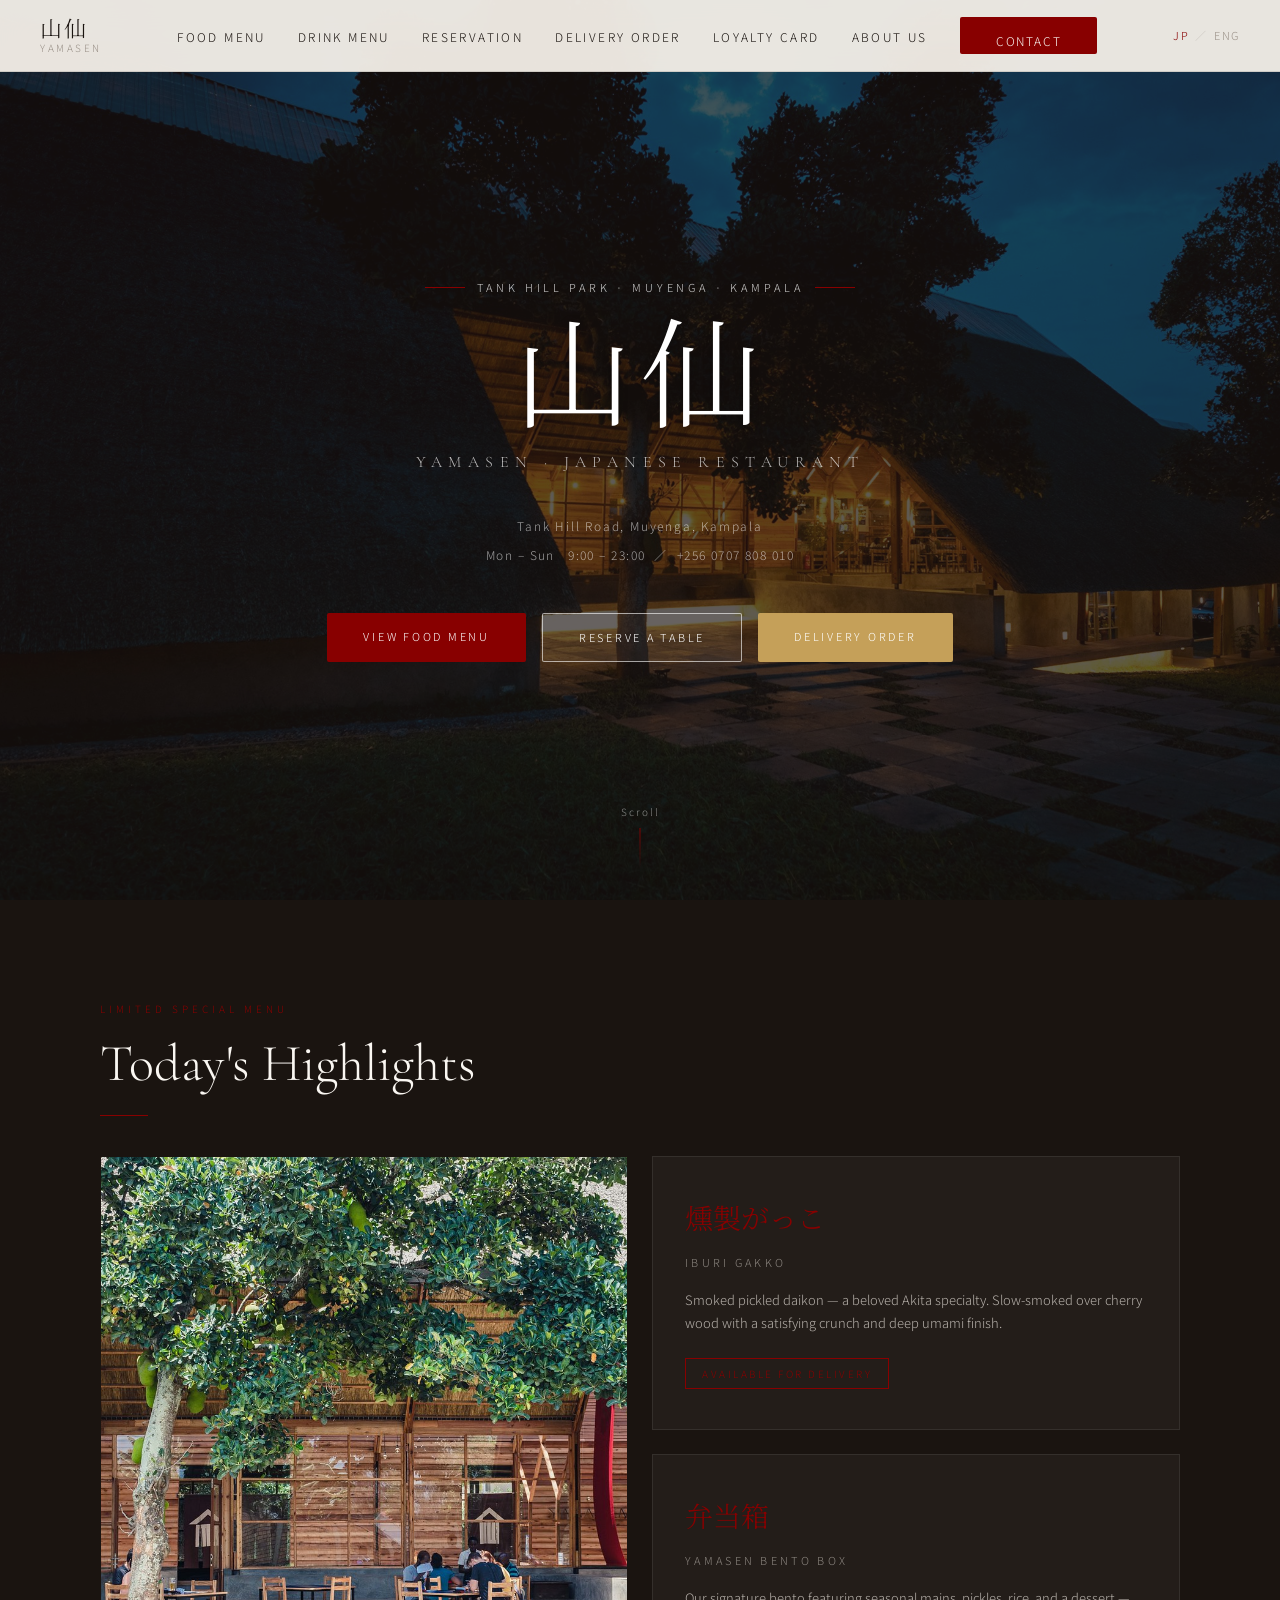
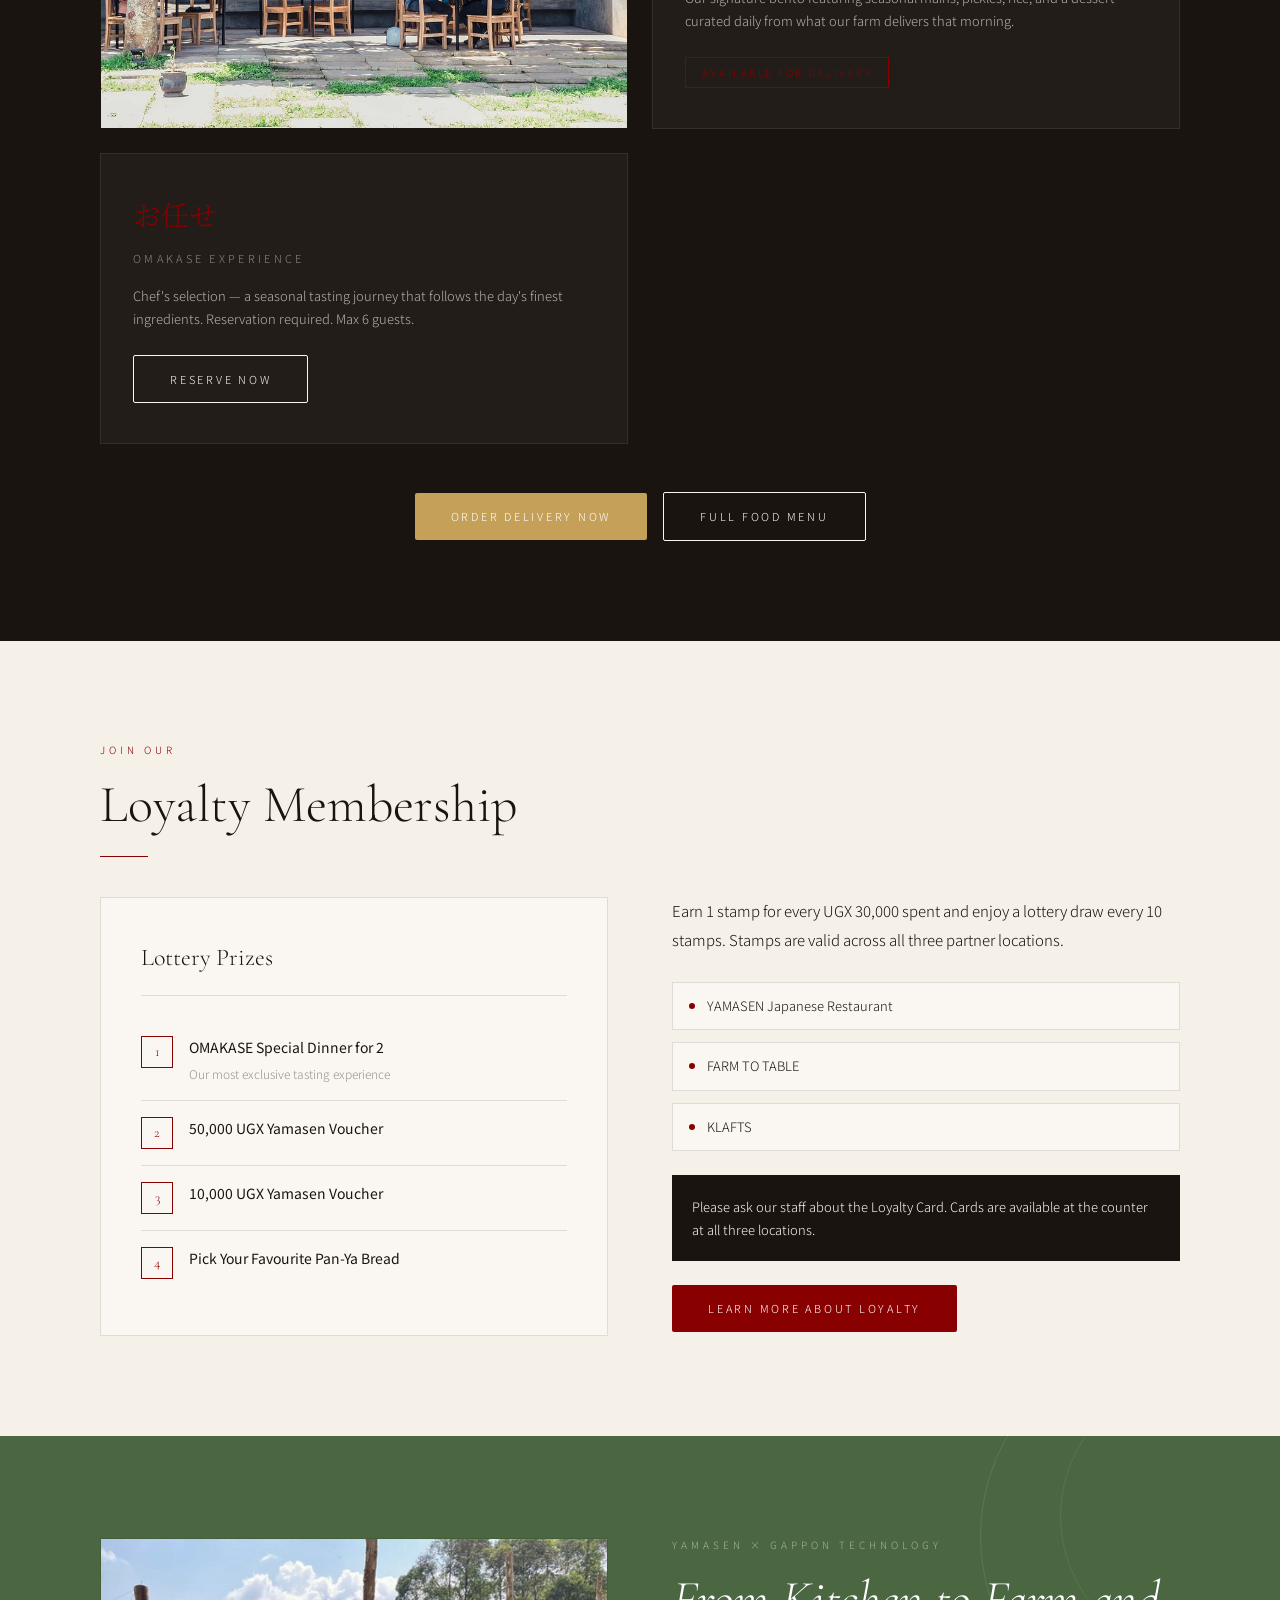
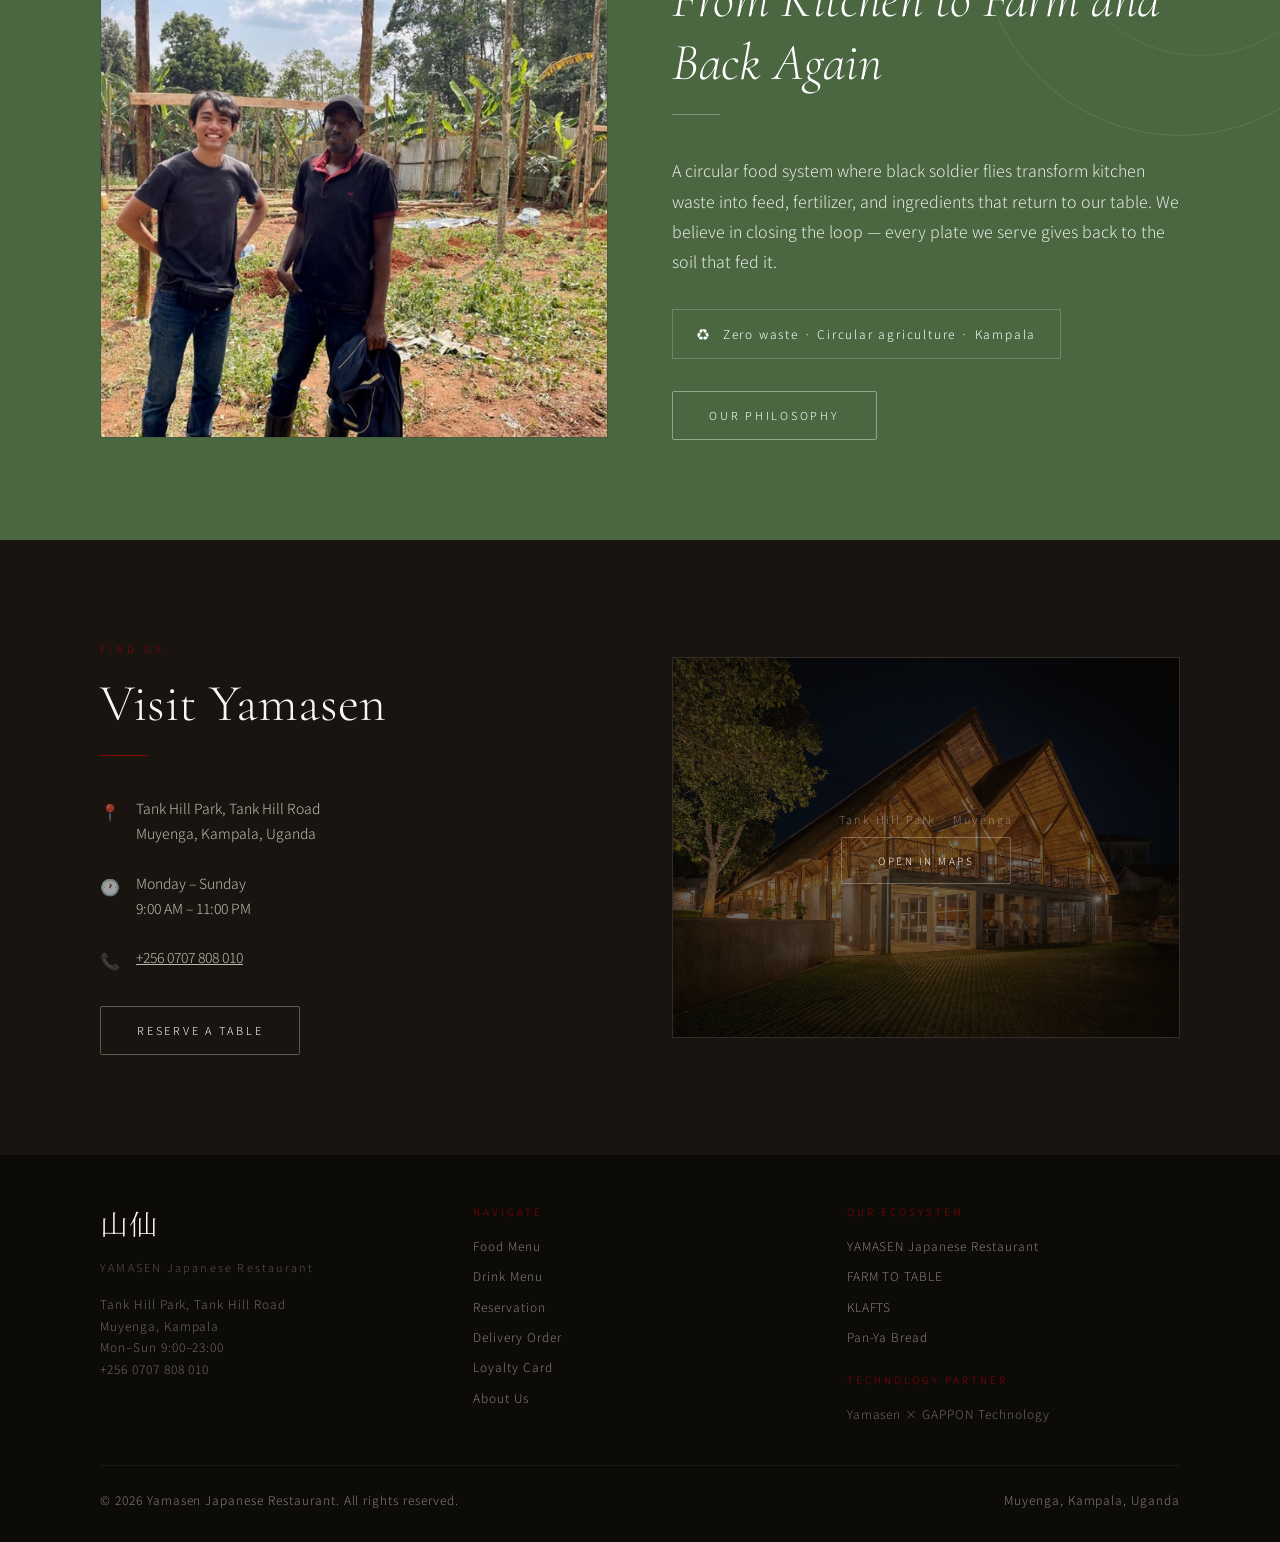
==== index.html @ 1cea6e32 "Add files via upload" ====
<!DOCTYPE html>
<html lang="en">
<head>
  <meta charset="UTF-8">
  <meta name="viewport" content="width=device-width, initial-scale=1.0">
  <title>Yamasen Japanese Restaurant — Muyenga, Kampala</title>
  <meta name="description" content="Authentic Japanese dining at Tank Hill Park, Muyenga. Open Mon–Sun 9:00–23:00. Farm to table philosophy, loyalty rewards, and delivery available.">
  <meta property="og:title" content="Yamasen Japanese Restaurant">
  <meta property="og:description" content="Authentic Japanese dining in Muyenga, Kampala">
  <meta property="og:type" content="restaurant">
  <link rel="stylesheet" href="css/style.css">
  <link rel="manifest" href="manifest.json">
  <script type="application/ld+json">
  {
    "@context": "https://schema.org",
    "@type": "Restaurant",
    "name": "Yamasen Japanese Restaurant",
    "servesCuisine": "Japanese",
    "address": {
      "@type": "PostalAddress",
      "streetAddress": "Tank Hill Park, Tank Hill Road, Muyenga",
      "addressLocality": "Kampala",
      "addressCountry": "UG"
    },
    "telephone": "+256707808010",
    "openingHours": "Mo-Su 09:00-23:00",
    "priceRange": "UGX",
    "hasMenu": "pages/food-menu.html",
    "acceptsReservations": true
  }
  </script>
</head>
<body>
  <div id="nav-placeholder"></div>

  <!-- HERO -->
  <main>
    <section class="hero" aria-labelledby="hero-title">
      <div class="hero-content">
        <p class="hero-tag">Tank Hill Park · Muyenga · Kampala</p>
        <h1 class="hero-title" id="hero-title">山仙</h1>
        <p class="hero-subtitle">Yamasen · Japanese Restaurant</p>
        <p class="hero-info">Tank Hill Road, Muyenga, Kampala</p>
        <p class="hero-hours">Mon – Sun &nbsp; 9:00 – 23:00 &nbsp;／&nbsp; +256 0707 808 010</p>
        <div class="hero-actions">
          <a href="pages/food-menu.html" class="btn btn-primary">View Food Menu</a>
          <a href="pages/reservation.html" class="btn btn-outline">Reserve a Table</a>
          <a href="pages/delivery.html" class="btn btn-gold">Delivery Order</a>
        </div>
      </div>
      <div class="hero-scroll" aria-hidden="true">
        <span>Scroll</span>
        <div class="hero-scroll-line"></div>
      </div>
    </section>

    <!-- SPECIAL MENU -->
    <section class="special-section" aria-labelledby="special-title">
      <div class="container">
        <span class="section-label reveal">Limited Special Menu</span>
        <h2 class="section-title reveal" id="special-title">Today's Highlights</h2>
        <div class="section-line reveal" aria-hidden="true"></div>
        <div class="special-grid">
          <div class="special-image-card reveal">
            <img src="assets/images/c-timothy-latim.jpg" alt="Warm dining atmosphere at Yamasen" class="special-image" loading="lazy">
          </div>
          <article class="special-card reveal">
            <div class="special-card-jp">燻製がっこ</div>
            <div class="special-card-en">Iburi Gakko</div>
            <p class="special-card-desc">Smoked pickled daikon — a beloved Akita specialty. Slow-smoked over cherry wood with a satisfying crunch and deep umami finish.</p>
            <span class="delivery-badge">Available for Delivery</span>
          </article>
          <article class="special-card reveal">
            <div class="special-card-jp">弁当箱</div>
            <div class="special-card-en">Yamasen Bento Box</div>
            <p class="special-card-desc">Our signature bento featuring seasonal mains, pickles, rice, and a dessert — curated daily from what our farm delivers that morning.</p>
            <span class="delivery-badge">Available for Delivery</span>
          </article>
          <article class="special-card reveal">
            <div class="special-card-jp">お任せ</div>
            <div class="special-card-en">Omakase Experience</div>
            <p class="special-card-desc">Chef's selection — a seasonal tasting journey that follows the day's finest ingredients. Reservation required. Max 6 guests.</p>
            <a href="pages/reservation.html" class="btn btn-outline" style="margin-top:24px;display:inline-block;color:var(--rice);border-color:var(--rice);">Reserve Now</a>
          </article>
        </div>
        <div style="text-align:center; margin-top:48px;">
          <a href="pages/delivery.html" class="btn btn-gold">Order Delivery Now</a>
          &nbsp;&nbsp;
          <a href="pages/food-menu.html" class="btn btn-outline" style="color:var(--rice);border-color:var(--rice);">Full Food Menu</a>
        </div>
      </div>
    </section>

    <!-- LOYALTY -->
    <section class="loyalty-section" aria-labelledby="loyalty-title">
      <div class="container">
        <span class="section-label reveal">JOIN OUR</span>
        <h2 class="section-title reveal" id="loyalty-title">Loyalty Membership</h2>
        <div class="section-line reveal" aria-hidden="true"></div>
        <div class="loyalty-grid">
          <div class="reveal">
            <div class="loyalty-card">
              <div class="loyalty-card-title">Lottery Prizes</div>
              <ul class="prize-list" role="list">
                <li class="prize-item">
                  <span class="prize-rank" aria-label="1st Prize">1</span>
                  <div>
                    <div class="prize-name">OMAKASE Special Dinner for 2</div>
                    <div style="font-size:12px;color:var(--warm-gray);margin-top:4px;">Our most exclusive tasting experience</div>
                  </div>
                </li>
                <li class="prize-item">
                  <span class="prize-rank" aria-label="2nd Prize">2</span>
                  <div>
                    <div class="prize-name">50,000 UGX Yamasen Voucher</div>
                  </div>
                </li>
                <li class="prize-item">
                  <span class="prize-rank" aria-label="3rd Prize">3</span>
                  <div>
                    <div class="prize-name">10,000 UGX Yamasen Voucher</div>
                  </div>
                </li>
                <li class="prize-item">
                  <span class="prize-rank" aria-label="4th Prize">4</span>
                  <div>
                    <div class="prize-name">Pick Your Favourite Pan-Ya Bread</div>
                  </div>
                </li>
              </ul>
            </div>
          </div>
          <div class="reveal">
            <p style="font-size:15px;line-height:1.9;margin-bottom:28px;">Earn 1 stamp for every UGX 30,000 spent and enjoy a lottery draw every 10 stamps. Stamps are valid across all three partner locations.</p>
            <div class="partners-list">
              <div class="partner-tag"><span class="partner-dot"></span>YAMASEN Japanese Restaurant</div>
              <div class="partner-tag"><span class="partner-dot"></span>FARM TO TABLE</div>
              <div class="partner-tag"><span class="partner-dot"></span>KLAFTS</div>
            </div>
            <div class="stamp-info">Please ask our staff about the Loyalty Card. Cards are available at the counter at all three locations.</div>
            <div style="margin-top:24px;">
              <a href="pages/loyalty.html" class="btn btn-primary">Learn More About Loyalty</a>
            </div>
          </div>
        </div>
      </div>
    </section>

    <!-- FARM TO TABLE -->
    <section class="farm-section" aria-labelledby="farm-title">
      <div class="container">
        <div class="farm-grid">
          <div class="farm-image-container reveal">
            <img src="assets/images/FARM_1.jpeg" alt="Jackfruit tree at Yamasen patio" class="farm-image" loading="lazy">
          </div>
          <div class="farm-content">
            <span class="section-label reveal">Yamasen × GAPPON Technology</span>
            <h2 class="section-title reveal" id="farm-title">From Kitchen to Farm and Back Again</h2>
            <div class="section-line reveal" aria-hidden="true"></div>
            <p class="farm-desc reveal">A circular food system where black soldier flies transform kitchen waste into feed, fertilizer, and ingredients that return to our table. We believe in closing the loop — every plate we serve gives back to the soil that fed it.</p>
            <div class="farm-badge reveal">
              <span>♻</span>
              <span>Zero waste · Circular agriculture · Kampala</span>
            </div>
            <div style="margin-top:32px;" class="reveal">
              <a href="pages/about.html" class="btn btn-outline" style="color:white;border-color:rgba(255,255,255,0.4);">Our Philosophy</a>
            </div>
          </div>
        </div>
      </div>
    </section>

    <!-- LOCATION PREVIEW -->
    <section class="location-section" aria-labelledby="location-title">
      <div class="container">
        <div class="location-grid">
          <div>
            <span class="section-label reveal" style="color:var(--primary);">Find Us</span>
            <h2 class="section-title reveal" id="location-title">Visit Yamasen</h2>
            <div class="section-line reveal" aria-hidden="true"></div>
            <div class="location-detail reveal">
              <span class="location-icon" aria-hidden="true">📍</span>
              <div class="location-text">Tank Hill Park, Tank Hill Road<br>Muyenga, Kampala, Uganda</div>
            </div>
            <div class="location-detail reveal">
              <span class="location-icon" aria-hidden="true">🕐</span>
              <div class="location-text">Monday – Sunday<br>9:00 AM – 11:00 PM</div>
            </div>
            <div class="location-detail reveal">
              <span class="location-icon" aria-hidden="true">📞</span>
              <div class="location-text"><a href="tel:+2560707808010" style="color:inherit;">+256 0707 808 010</a></div>
            </div>
            <div style="margin-top:32px;" class="reveal">
              <a href="pages/reservation.html" class="btn btn-outline" style="color:var(--rice);border-color:rgba(245,240,232,0.3);">Reserve a Table</a>
            </div>
          </div>
          <div class="reveal">
            <div class="map-placeholder" role="img" aria-label="Map showing Yamasen location at Tank Hill Park, Muyenga">
              <img src="assets/images/tank-hill-park-from-outside.jpg" alt="Yamasen Exterior at Evening" class="location-image" loading="lazy">
              <div class="map-overlay">
                <span>Tank Hill Park · Muyenga</span>
                <a href="https://maps.google.com/?q=Tank+Hill+Park+Muyenga+Kampala" target="_blank" rel="noopener" class="btn btn-outline" style="color:var(--rice);border-color:rgba(245,240,232,0.3);margin-top:8px;font-size:10px;">Open in Maps</a>
              </div>
            </div>
          </div>
        </div>
      </div>
    </section>
  </main>

  <div id="footer-placeholder"></div>
  <div class="toast" id="toast" role="alert" aria-live="polite"></div>

  <script src="js/main.js"></script>
  <script src="js/layout.js"></script>
  <script>injectLayout(true);</script>
</body>
</html>
---- css/style.css ----
@import url('https://fonts.googleapis.com/css2?family=Noto+Serif+JP:wght@300;400;500;700&family=Noto+Sans+JP:wght@300;400;500&family=Cormorant+Garamond:ital,wght@0,300;0,400;0,600;1,300;1,400&display=swap');

:root {
  --ink: #1a1410;
  --paper: #f5f0e8;
  --rice: #faf7f2;
  --matcha: #4a6741;
  --matcha-light: #6b8f62;
  --primary: #880000;
  --primary-dark: #660000;
  --gold: #c5a059;
  --gold-dark: #a68549;
  --warm-gray: #9a9188;
  --border: rgba(26,20,16,0.12);
  --shadow: rgba(26,20,16,0.08);
  --font-serif: 'Cormorant Garamond', 'Noto Serif JP', serif;
  --font-sans: 'Noto Sans JP', sans-serif;
  --nav-h: 72px;
}

*, *::before, *::after { box-sizing: border-box; margin: 0; padding: 0; }

html { font-size: 16px; scroll-behavior: smooth; overflow-x: hidden; }

body {
  background: var(--rice);
  color: var(--ink);
  font-family: var(--font-sans);
  font-weight: 300;
  line-height: 1.7;
  overflow-x: hidden;
}

/* ── NAV ── */
nav {
  position: fixed; top: 0; left: 0; right: 0; z-index: 2000;
  height: var(--nav-h);
  background: rgba(245,240,232,0.95);
  backdrop-filter: blur(16px);
  border-bottom: 1px solid var(--border);
  display: flex; align-items: center; justify-content: space-between;
  padding: 0 40px;
}
.nav-logo {
  display: flex; flex-direction: column; line-height: 1;
  text-decoration: none; color: var(--ink);
}
.nav-logo .jp { font-family: var(--font-serif); font-size: 22px; letter-spacing: 0.08em; }
.nav-logo .en { font-size: 10px; letter-spacing: 0.25em; text-transform: uppercase; color: var(--warm-gray); margin-top: 2px; }

.nav-links {
  display: flex; align-items: center; gap: 32px; list-style: none;
}
.nav-links a {
  text-decoration: none; color: var(--ink); font-size: 12px;
  letter-spacing: 0.2em; text-transform: uppercase;
  position: relative; padding-bottom: 2px;
  transition: color 0.3s;
}
.nav-links a::after {
  content: ''; position: absolute; bottom: 0; left: 0; width: 0; height: 1px;
  background: var(--primary); transition: width 0.3s;
}
.nav-links a:hover { color: var(--primary); }
.nav-links a:hover::after { width: 100%; }

.nav-lang {
  font-size: 11px; letter-spacing: 0.15em; color: var(--warm-gray);
  display: flex; align-items: center; gap: 6px;
}
.nav-lang a { text-decoration: none; color: var(--warm-gray); transition: color 0.2s; }
.nav-lang a:hover, .nav-lang a.active { color: var(--primary); }
.nav-lang span { opacity: 0.4; }

.nav-cta {
  background: var(--primary); color: var(--rice) !important;
  padding: 8px 20px; border-radius: 2px;
  letter-spacing: 0.15em !important;
  transition: background 0.3s !important;
}
.nav-cta:hover { background: var(--primary-dark) !important; }
.nav-cta::after { display: none !important; }

.hamburger {
  display: none; flex-direction: column; gap: 6px;
  background: none; border: none; cursor: pointer; padding: 12px;
  margin-right: -12px;
}
.hamburger span {
  display: block; width: 24px; height: 2px;
  background: var(--primary); transition: all 0.3s;
}
.hamburger.active span:nth-child(1) { transform: translateY(8px) rotate(45deg); }
.hamburger.active span:nth-child(2) { opacity: 0; transform: scaleX(0); }
.hamburger.active span:nth-child(3) { transform: translateY(-8px) rotate(-45deg); }
body.nav-open { overflow: hidden; }

/* ── HERO ── */
.hero {
  min-height: 100vh; display: flex; align-items: center; justify-content: center;
  position: relative; text-align: center; color: var(--rice);
  padding: 120px 24px 80px; overflow: hidden;
  background-color: var(--ink);
}
.hero::before {
  content: ''; position: absolute; inset: 0;
  background-image: url('../assets/images/yamazen_1.jpg');
  background-size: cover; background-position: center;
  opacity: 0.3; z-index: 0;
}
.hero-content { position: relative; z-index: 1; max-width: 900px; }
.hero-tag {
  font-size: 11px; letter-spacing: 0.35em; text-transform: uppercase;
  color: rgba(255,255,255,0.8); margin-bottom: 24px;
  display: flex; align-items: center; justify-content: center; gap: 12px;
}
.hero-tag::before, .hero-tag::after {
  content: ''; display: inline-block; width: 40px; height: 1px; background: var(--primary);
}
.hero-title {
  font-family: var(--font-serif); font-size: clamp(56px, 10vw, 120px);
  font-weight: 300; letter-spacing: 0.06em; line-height: 1;
  color: #ffffff; margin-bottom: 8px;
  text-shadow: 0 2px 10px rgba(0,0,0,0.3);
}
.hero-subtitle {
  font-family: var(--font-serif); font-size: clamp(13px, 2vw, 16px);
  letter-spacing: 0.4em; color: rgba(255,255,255,0.7);
  text-transform: uppercase; margin-bottom: 40px;
}
.hero-info {
  font-size: 12px; letter-spacing: 0.15em; color: rgba(255,255,255,0.6);
  margin-bottom: 8px;
}
.hero-hours {
  font-size: 12px; letter-spacing: 0.12em; color: rgba(255,255,255,0.6);
  margin-bottom: 48px;
}
.hero-actions {
  display: flex; gap: 16px; justify-content: center; flex-wrap: wrap;
}
.btn {
  display: inline-block; padding: 14px 36px;
  font-size: 11px; letter-spacing: 0.25em; text-transform: uppercase;
  text-decoration: none; border-radius: 2px;
  transition: all 0.3s; cursor: pointer; border: none; font-family: var(--font-sans);
}
.btn-primary {
  background: var(--primary); color: #ffffff;
}
.btn-primary:hover { background: var(--primary-dark); transform: translateY(-2px); box-shadow: 0 4px 12px rgba(136,0,0,0.3); }
.btn-outline {
  background: transparent; color: var(--ink);
  border: 1px solid var(--ink);
}
.hero .btn-outline {
  color: #ffffff; 
  border-color: rgba(255,255,255,0.6);
  background: rgba(255,255,255,0.05);
}
.hero .btn-outline:hover { 
  background: #ffffff; color: var(--ink); border-color: #ffffff;
  transform: translateY(-2px);
  box-shadow: 0 4px 12px rgba(255,255,255,0.2);
}
.btn-gold {
  background: var(--gold); color: white;
}
.btn-gold:hover { background: var(--gold-dark); transform: translateY(-2px); box-shadow: 0 4px 12px rgba(197,160,89,0.3); }

.hero-scroll {
  position: absolute; bottom: 32px; left: 50%; transform: translateX(-50%);
  display: flex; flex-direction: column; align-items: center; gap: 8px;
  animation: bounce 2s ease-in-out infinite;
}
.hero-scroll span { font-size: 10px; letter-spacing: 0.2em; color: rgba(255,255,255,0.5); }
.hero-scroll-line {
  width: 1px; height: 40px; background: linear-gradient(to bottom, var(--primary), transparent);
}

/* ── SECTION STYLES ── */
section { padding: 100px 0; }
.container { max-width: 1160px; margin: 0 auto; padding: 0 40px; }

.section-label {
  font-size: 10px; letter-spacing: 0.4em; text-transform: uppercase;
  color: var(--primary); margin-bottom: 16px; display: block;
}
.section-title {
  font-family: var(--font-serif); font-size: clamp(32px, 5vw, 52px);
  font-weight: 300; line-height: 1.2; margin-bottom: 20px;
}
.section-line {
  width: 48px; height: 1px; background: var(--primary); margin: 20px 0 40px;
}

/* ── SPECIAL MENU ── */
.special-section { background: var(--ink); color: var(--rice); }
.special-section .section-title { color: var(--rice); }
.special-card {
  background: rgba(255,255,255,0.04); border: 1px solid rgba(255,255,255,0.08);
  padding: 40px 32px; transition: all 0.4s; position: relative; overflow: hidden;
}
.special-card::before {
  content: ''; position: absolute; top: 0; left: 0; right: 0; height: 2px;
  background: var(--primary); transform: scaleX(0); transition: transform 0.4s;
}
.special-card:hover { background: rgba(255,255,255,0.07); }
.special-card:hover::before { transform: scaleX(1); }
.special-card-jp { font-family: var(--font-serif); font-size: 28px; color: var(--primary); margin-bottom: 8px; }
.special-card-en { font-size: 11px; letter-spacing: 0.3em; text-transform: uppercase; color: rgba(245,240,232,0.5); margin-bottom: 16px; }
.special-card-desc { font-size: 13px; color: rgba(245,240,232,0.7); line-height: 1.8; }
.delivery-badge {
  display: inline-block; margin-top: 24px;
  padding: 6px 16px; border: 1px solid var(--primary); color: var(--primary);
  font-size: 10px; letter-spacing: 0.25em; text-transform: uppercase;
}

/* ── LOYALTY ── */
.loyalty-section { background: var(--paper); }
.loyalty-grid { display: grid; grid-template-columns: 1fr 1fr; gap: 64px; align-items: start; }
.loyalty-card {
  background: var(--rice); border: 1px solid var(--border);
  padding: 40px; position: relative;
}
.loyalty-card-title {
  font-family: var(--font-serif); font-size: 24px; margin-bottom: 24px;
  padding-bottom: 16px; border-bottom: 1px solid var(--border);
}
.prize-list { list-style: none; }
.prize-item {
  display: flex; align-items: flex-start; gap: 16px;
  padding: 16px 0; border-bottom: 1px solid var(--border);
}
.prize-item:last-child { border-bottom: none; }
.prize-rank {
  flex-shrink: 0; width: 32px; height: 32px;
  border: 1px solid var(--primary); color: var(--primary);
  display: flex; align-items: center; justify-content: center;
  font-family: var(--font-serif); font-size: 14px;
}
.prize-name { font-size: 14px; font-weight: 400; }
.partners-list { display: flex; flex-direction: column; gap: 12px; margin-top: 24px; }
.partner-tag {
  display: flex; align-items: center; gap: 12px;
  font-size: 13px; padding: 12px 16px;
  border: 1px solid var(--border); background: var(--rice);
}
.partner-dot { width: 6px; height: 6px; background: var(--primary); border-radius: 50%; flex-shrink: 0; }
.stamp-info {
  margin-top: 24px; padding: 20px;
  background: var(--ink); color: var(--rice);
  font-size: 13px; line-height: 1.8;
}

/* ── FARM TO TABLE ── */
.farm-section { background: var(--matcha); color: white; overflow: hidden; position: relative; }
.farm-section::before {
  content: ''; position: absolute; right: -100px; top: -100px;
  width: 400px; height: 400px;
  border: 1px solid rgba(255,255,255,0.1); border-radius: 50%;
}
.farm-section::after {
  content: ''; position: absolute; right: -60px; top: -60px;
  width: 280px; height: 280px;
  border: 1px solid rgba(255,255,255,0.08); border-radius: 50%;
}
.farm-content { position: relative; z-index: 1; max-width: 680px; }
.farm-section .section-label { color: rgba(255,255,255,0.5); }
.farm-section .section-title { color: white; font-style: italic; }
.farm-section .section-line { background: rgba(255,255,255,0.3); }
.farm-desc { font-size: 16px; line-height: 1.9; color: rgba(255,255,255,0.85); }
.farm-badge {
  display: inline-flex; align-items: center; gap: 12px;
  margin-top: 32px; padding: 14px 24px;
  border: 1px solid rgba(255,255,255,0.2);
  font-size: 12px; letter-spacing: 0.15em;
}

/* ── MENUS ── */
.menus-section { }
.menu-tabs {
  display: flex; gap: 0; border-bottom: 1px solid var(--border); margin-bottom: 48px;
}
.menu-tab {
  padding: 12px 32px; font-size: 11px; letter-spacing: 0.25em;
  text-transform: uppercase; cursor: pointer; background: none; border: none;
  color: var(--warm-gray); position: relative; font-family: var(--font-sans);
  transition: color 0.3s;
}
.menu-tab.active { color: var(--ink); }
.menu-tab.active::after {
  content: ''; position: absolute; bottom: -1px; left: 0; right: 0; height: 2px;
  background: var(--primary);
}
.menu-panel { display: none; }
.menu-panel.active { display: block; }
.menu-grid {
  display: grid; grid-template-columns: repeat(auto-fill, minmax(320px, 1fr)); gap: 1px;
  background: var(--border);
}
.menu-item {
  background: var(--rice); padding: 24px 28px;
  display: flex; justify-content: space-between; align-items: start;
  gap: 16px; transition: background 0.2s;
}
.menu-item:hover { background: var(--paper); }
.menu-item-info { flex: 1; }
.menu-item-name { font-size: 14px; font-weight: 400; margin-bottom: 4px; }
.menu-item-jp { font-family: var(--font-serif); font-size: 12px; color: var(--warm-gray); margin-bottom: 6px; }
.menu-item-desc { font-size: 12px; color: var(--warm-gray); line-height: 1.6; }
.menu-item-price { font-family: var(--font-serif); font-size: 16px; white-space: nowrap; color: var(--primary); }

/* ── CONTACT / RESERVATION / ORDER FORMS ── */
.forms-section { background: var(--paper); }
.forms-grid { display: grid; grid-template-columns: 1fr 1fr; gap: 48px; }
.form-card {
  background: var(--rice); padding: 48px 40px; border: 1px solid var(--border);
}
.form-card-title {
  font-family: var(--font-serif); font-size: 28px; font-weight: 300; margin-bottom: 8px;
}
.form-card-subtitle { font-size: 12px; color: var(--warm-gray); letter-spacing: 0.1em; margin-bottom: 32px; }
.form-group { margin-bottom: 20px; }
.form-label {
  display: block; font-size: 10px; letter-spacing: 0.25em; text-transform: uppercase;
  color: var(--warm-gray); margin-bottom: 8px;
}
.form-input, .form-select, .form-textarea {
  width: 100%; padding: 12px 16px;
  background: var(--paper); border: 1px solid var(--border);
  font-family: var(--font-sans); font-size: 14px; color: var(--ink);
  outline: none; transition: border-color 0.3s; border-radius: 0;
  appearance: none;
}
.form-input:focus, .form-select:focus, .form-textarea:focus {
  border-color: var(--primary);
}
.form-textarea { resize: vertical; min-height: 100px; }
.form-row { display: grid; grid-template-columns: 1fr 1fr; gap: 16px; }
.form-submit {
  width: 100%; padding: 16px; background: var(--primary); color: var(--rice);
  border: none; font-family: var(--font-sans); font-size: 11px;
  letter-spacing: 0.3em; text-transform: uppercase; cursor: pointer;
  transition: all 0.3s; margin-top: 8px;
}
.form-submit:hover { 
  background: var(--primary-dark); 
  transform: translateY(-2px);
  box-shadow: 0 4px 12px rgba(136,0,0,0.2);
}
.form-msg {
  display: none; margin-top: 16px; padding: 12px 16px;
  font-size: 13px; letter-spacing: 0.05em;
}
.form-msg.success { background: rgba(136,0,0,0.05); color: var(--primary); border-left: 2px solid var(--primary); }
.form-msg.error { background: rgba(136,0,0,0.08); color: var(--primary); border-left: 2px solid var(--primary); }

/* ── ORDER FORM (full width) ── */
.order-section { }
.order-form { background: var(--rice); border: 1px solid var(--border); padding: 48px 40px; }
.order-items { display: grid; grid-template-columns: repeat(auto-fill, minmax(280px, 1fr)); gap: 16px; margin-bottom: 32px; }
.order-item-card {
  border: 1px solid var(--border); padding: 20px;
  display: flex; justify-content: space-between; align-items: center;
  gap: 12px; background: var(--paper);
}
.order-item-label { font-size: 13px; }
.order-item-price-sm { font-size: 12px; color: var(--warm-gray); margin-top: 2px; }
.qty-control {
  display: flex; align-items: center; gap: 8px;
}
.qty-btn {
  width: 28px; height: 28px; border: 1px solid var(--border);
  background: none; cursor: pointer; font-size: 16px;
  display: flex; align-items: center; justify-content: center;
  color: var(--ink); transition: all 0.2s;
}
.qty-btn:hover { background: var(--ink); color: var(--rice); border-color: var(--ink); }
.qty-val { font-size: 14px; min-width: 20px; text-align: center; }
.order-summary {
  border-top: 1px solid var(--border); padding-top: 24px; margin-top: 8px;
  display: flex; justify-content: space-between; align-items: center;
}
.order-total-label { font-size: 12px; letter-spacing: 0.2em; text-transform: uppercase; color: var(--warm-gray); }
.order-total-val { font-family: var(--font-serif); font-size: 24px; color: var(--primary); }

/* ── LOCATION ── */
.location-section { background: var(--ink); color: var(--rice); }
.location-grid { display: grid; grid-template-columns: 1fr 1fr; gap: 64px; align-items: center; }
.location-section .section-title { color: var(--rice); }
.location-detail { display: flex; gap: 16px; margin-bottom: 24px; }
.location-icon { font-size: 16px; margin-top: 2px; opacity: 0.6; }
.location-text { font-size: 14px; color: rgba(245,240,232,0.75); line-height: 1.8; }
.map-placeholder {
  aspect-ratio: 4/3; background: rgba(255,255,255,0.05);
  border: 1px solid rgba(255,255,255,0.1);
  display: flex; flex-direction: column; align-items: center; justify-content: center;
  gap: 12px; color: rgba(245,240,232,0.4);
}
.map-placeholder span { font-size: 11px; letter-spacing: 0.2em; }

/* ── FOOTER ── */
footer {
  background: #0d0b08; color: rgba(245,240,232,0.5);
  padding: 48px 0 32px;
  font-size: 12px; letter-spacing: 0.08em;
}
.footer-grid { display: grid; grid-template-columns: 1fr 1fr 1fr; gap: 40px; margin-bottom: 40px; }
.footer-logo { font-family: var(--font-serif); font-size: 28px; color: var(--rice); margin-bottom: 8px; }
.footer-tagline { font-size: 11px; letter-spacing: 0.2em; color: rgba(245,240,232,0.3); }
.footer-heading { font-size: 10px; letter-spacing: 0.3em; text-transform: uppercase; color: var(--primary); margin-bottom: 16px; }
.footer-links { list-style: none; }
.footer-links li { margin-bottom: 10px; }
.footer-links a { text-decoration: none; color: rgba(245,240,232,0.5); transition: color 0.2s; }
.footer-links a:hover { color: var(--primary); }
.footer-bottom {
  border-top: 1px solid rgba(255,255,255,0.06); padding-top: 24px;
  display: flex; justify-content: space-between; align-items: center;
}

/* ── NOTIFICATIONS ── */
.toast {
  position: fixed; bottom: 32px; right: 32px; z-index: 999;
  padding: 16px 24px; background: var(--ink); color: var(--rice);
  font-size: 13px; letter-spacing: 0.05em;
  transform: translateY(100px); opacity: 0;
  transition: all 0.4s; max-width: 320px;
}
.toast.show { transform: translateY(0); opacity: 1; }
.toast.success { border-left: 3px solid var(--matcha); }
.toast.error { border-left: 3px solid var(--red); }

/* ── SHARED PAGE STYLES ── */
.page-hero { padding: calc(var(--nav-h) + 60px) 0 60px; background: var(--ink); color: var(--rice); text-align: center; }
.page-hero h1 { font-family: var(--font-serif); font-size: clamp(36px,6vw,64px); font-weight: 300; letter-spacing: 0.08em; margin-bottom: 8px; }
.page-hero p { font-size: 12px; letter-spacing: 0.3em; color: rgba(245,240,232,0.5); text-transform: uppercase; }

/* ── LAYOUTS ── */
.res-layout { display: grid; grid-template-columns: 1fr 380px; gap: 48px; align-items: start; }
.delivery-layout { display: grid; grid-template-columns: 1fr 340px; gap: 48px; align-items: start; }
.contact-layout { display: grid; grid-template-columns: 1fr 360px; gap: 48px; align-items: start; }

/* ── COMPONENTS ── */
.res-info-card { background: var(--paper); border: 1px solid var(--border); padding: 36px; }
.res-info-item { margin-bottom: 24px; padding-bottom: 24px; border-bottom: 1px solid var(--border); }
.res-info-item:last-child { border: none; margin: 0; padding: 0; }
.res-info-label { font-size: 10px; letter-spacing: 0.3em; text-transform: uppercase; color: var(--primary); margin-bottom: 8px; }
.res-info-val { font-size: 14px; line-height: 1.8; }

.sticky-summary { position: sticky; top: calc(var(--nav-h) + 24px); }
.summary-card { background: var(--ink); color: var(--rice); padding: 32px; }
.summary-title { font-family: var(--font-serif); font-size: 20px; margin-bottom: 24px; padding-bottom: 16px; border-bottom: 1px solid rgba(255,255,255,0.1); }
.summary-item { display: flex; justify-content: space-between; font-size: 13px; padding: 8px 0; color: rgba(245,240,232,0.7); border-bottom: 1px solid rgba(255,255,255,0.06); }
.summary-item.hidden { display: none; }

.contact-details { display: flex; flex-direction: column; gap: 0; }
.contact-detail-row {
  display: flex; gap: 20px; align-items: flex-start;
  padding: 24px 0; border-bottom: 1px solid var(--border);
}
.contact-detail-row:first-child { padding-top: 0; }
.contact-detail-icon { font-size: 18px; margin-top: 2px; flex-shrink: 0; }
.contact-detail-label { font-size: 10px; letter-spacing: 0.25em; text-transform: uppercase; color: var(--primary); margin-bottom: 6px; }
.contact-detail-val { font-size: 14px; line-height: 1.8; }
.contact-detail-val a { color: inherit; text-decoration: none; }
.contact-detail-val a:hover { color: var(--primary); }

/* ── IMAGES ── */
img { max-width: 100%; height: auto; display: block; }
.farm-grid { display: grid; grid-template-columns: 1fr 1fr; gap: 64px; align-items: center; }
.farm-image { width: 100%; height: 500px; object-fit: cover; border: 1px solid var(--border); }
.special-grid { display: grid; grid-template-columns: repeat(2, 1fr); gap: 24px; }
.special-image { width: 100%; height: 100%; min-height: 400px; object-fit: cover; }
.special-image-card { grid-row: span 2; position: relative; overflow: hidden; border: 1px solid var(--border); }
@media (max-width: 768px) {
  .special-grid { grid-template-columns: 1fr; }
  .special-image-card { grid-row: span 1; height: 300px; }
}
.location-image { width: 100%; height: 100%; object-fit: cover; opacity: 0.6; }
.map-placeholder { position: relative; overflow: hidden; background: var(--ink); }
.map-overlay { 
  position: absolute; inset: 0; display: flex; flex-direction: column; 
  align-items: center; justify-content: center; background: rgba(0,0,0,0.3);
}
.about-image-container { margin: 32px 0; border: 1px solid var(--border); overflow: hidden; }
.about-image { width: 100%; height: 400px; object-fit: cover; }

/* ── ANIMATIONS ── */
@keyframes fadeUp {
  from { opacity: 0; transform: translateY(30px); }
  to { opacity: 1; transform: translateY(0); }
}
@keyframes bounce {
  0%, 100% { transform: translateX(-50%) translateY(0); }
  50% { transform: translateX(-50%) translateY(8px); }
}
.reveal {
  opacity: 0; transform: translateY(24px);
  transition: opacity 0.7s ease, transform 0.7s ease;
}
.reveal.visible { opacity: 1; transform: translateY(0); }

/* ── MOBILE ── */
@media (max-width: 1024px) {
  nav { padding: 0 24px; height: 64px; background: rgba(245,240,232,0.98); }
  :root { --nav-h: 64px; }
  
  body.nav-open nav { background: transparent; border-color: transparent; backdrop-filter: none; }
  
  .nav-links {
    display: flex; flex-direction: column; 
    justify-content: center; align-items: center;
    gap: 12px;
    position: fixed; inset: 0;
    width: 100%; height: 100vh;
    background: var(--rice); padding: 80px 24px; z-index: 1000;
    transform: translateY(-100%);
    transition: transform 0.5s cubic-bezier(0.77, 0, 0.175, 1);
    overflow-y: auto;
  }
  .nav-links.open { transform: translateY(0); }
  .nav-links.open li { opacity: 1; transform: translateY(0); transition: all 0.4s ease 0.2s; }
  .nav-links li { 
    border-bottom: none; width: auto; text-align: center; 
    opacity: 0; transform: translateY(20px);
  }
  .nav-links li:nth-child(1) { transition-delay: 0.1s; }
  .nav-links li:nth-child(2) { transition-delay: 0.15s; }
  .nav-links li:nth-child(3) { transition-delay: 0.2s; }
  .nav-links li:nth-child(4) { transition-delay: 0.25s; }
  .nav-links li:nth-child(5) { transition-delay: 0.3s; }
  .nav-links li:nth-child(6) { transition-delay: 0.35s; }
  .nav-links li:nth-child(7) { transition-delay: 0.4s; }

  .nav-links a { 
    display: inline-block; padding: 12px 0; font-size: clamp(24px, 6vw, 32px); 
    letter-spacing: 0.05em; color: var(--ink);
    font-family: var(--font-serif);
    text-transform: none;
    transition: color 0.3s;
    position: relative;
  }
  .nav-links a::after {
    content: ''; position: absolute; bottom: 8px; left: 0; right: 0; 
    height: 1px; background: var(--primary); transform: scaleX(0);
    transition: transform 0.3s ease;
  }
  .nav-links a:hover::after { transform: scaleX(1); }
  .nav-links a:hover { color: var(--primary); }
  
  .nav-links .nav-cta {
    margin-top: 24px;
    font-size: 16px;
    padding: 16px 48px;
    font-family: var(--font-sans);
    text-transform: uppercase;
  }
  
  .hamburger { display: flex; z-index: 1001; position: relative; }
  .nav-lang { display: none; }
  
  .container { padding: 0 20px; }
  section { padding: 48px 0; }
  .page-hero { padding: calc(var(--nav-h) + 40px) 0 40px; }
  
  .loyalty-grid, .forms-grid, .location-grid, .footer-grid, .delivery-layout, .contact-layout, .res-layout, .about-grid, .value-grid, .how-steps, .partners-grid, .farm-grid { 
    grid-template-columns: 1fr !important; 
    gap: 40px; 
  }
  .farm-image { height: 300px; }
  .about-image { height: 250px; }
  .form-card, .order-form { padding: 32px 20px; width: 100%; margin: 0 auto; }
  .form-row { grid-template-columns: 1fr; gap: 0; }
  .hero-actions { flex-direction: column; align-items: stretch; max-width: 300px; margin: 0 auto; }
  .btn { width: 100%; text-align: center; }

  /* Overlay behind open nav */
  body.nav-open::after {
    content: '';
    position: fixed;
    inset: 0;
    background: rgba(0, 0, 0, 0.5);
    backdrop-filter: blur(8px);
    z-index: 998;
    transition: opacity 0.4s;
    pointer-events: none;
  }

  .footer-bottom { flex-direction: column; gap: 12px; text-align: center; }
  .stamp-grid { grid-template-columns: repeat(5, 1fr); gap: 8px; }
  .cycle-visual { padding: 32px 24px; }
  .sticky-summary { position: static !important; margin-top: 32px; }
  .form-card-title { font-size: 24px; }
    
  /* Typography adjustments */
  h1 { font-size: clamp(40px, 12vw, 80px); }
  .section-title { font-size: clamp(26px, 8vw, 42px); }
  .about-lead { font-size: 20px; line-height: 1.6; margin-bottom: 24px; }
   .about-body { font-size: 14px; max-width: none; }
   .narrative-block { max-width: none; }
   .hero-tag { font-size: 10px; letter-spacing: 0.2em; }
  .hero-tag::before, .hero-tag::after { width: 20px; }
}

@media (max-width: 480px) {
  .nav-logo .jp { font-size: 18px; }
  .nav-logo .en { font-size: 9px; }
  .hero-title { font-size: 64px; }
  .section-title { font-size: 32px; }
  .nav-links { width: 100%; max-width: 100%; }
}
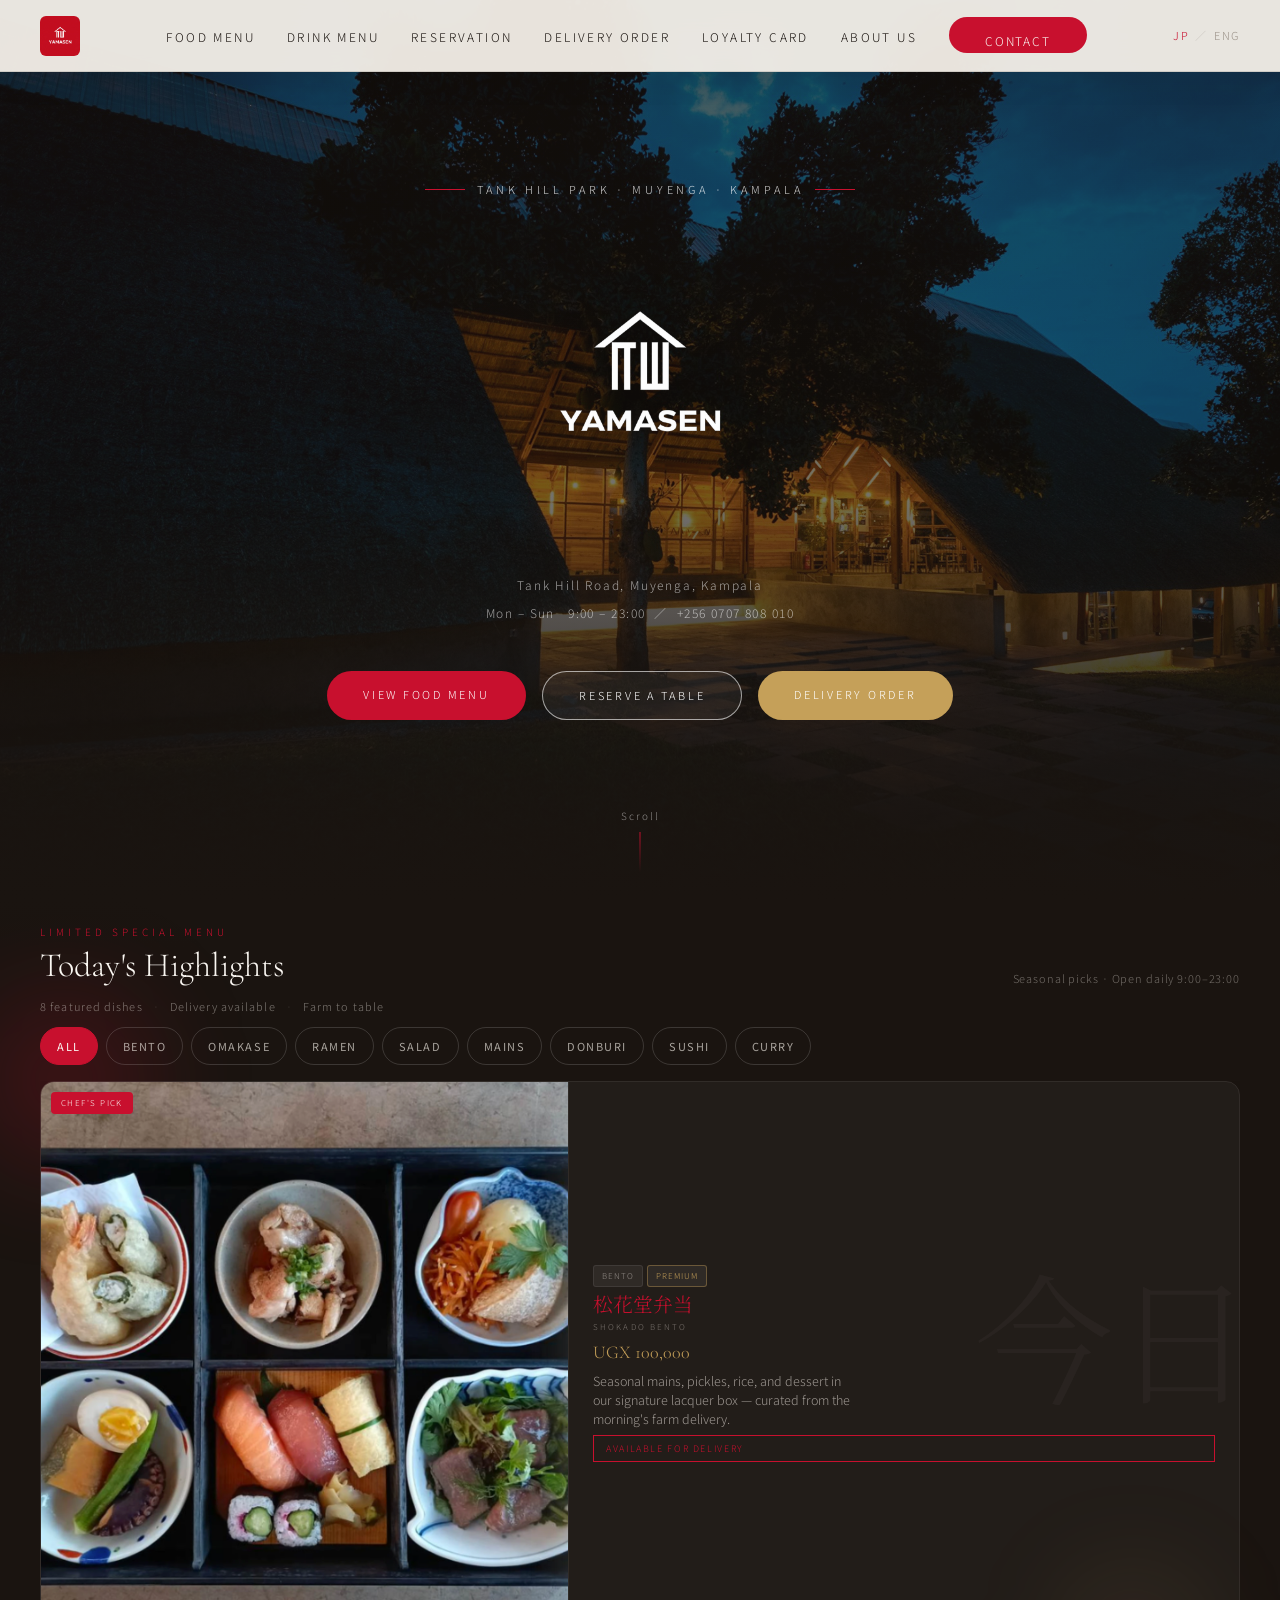
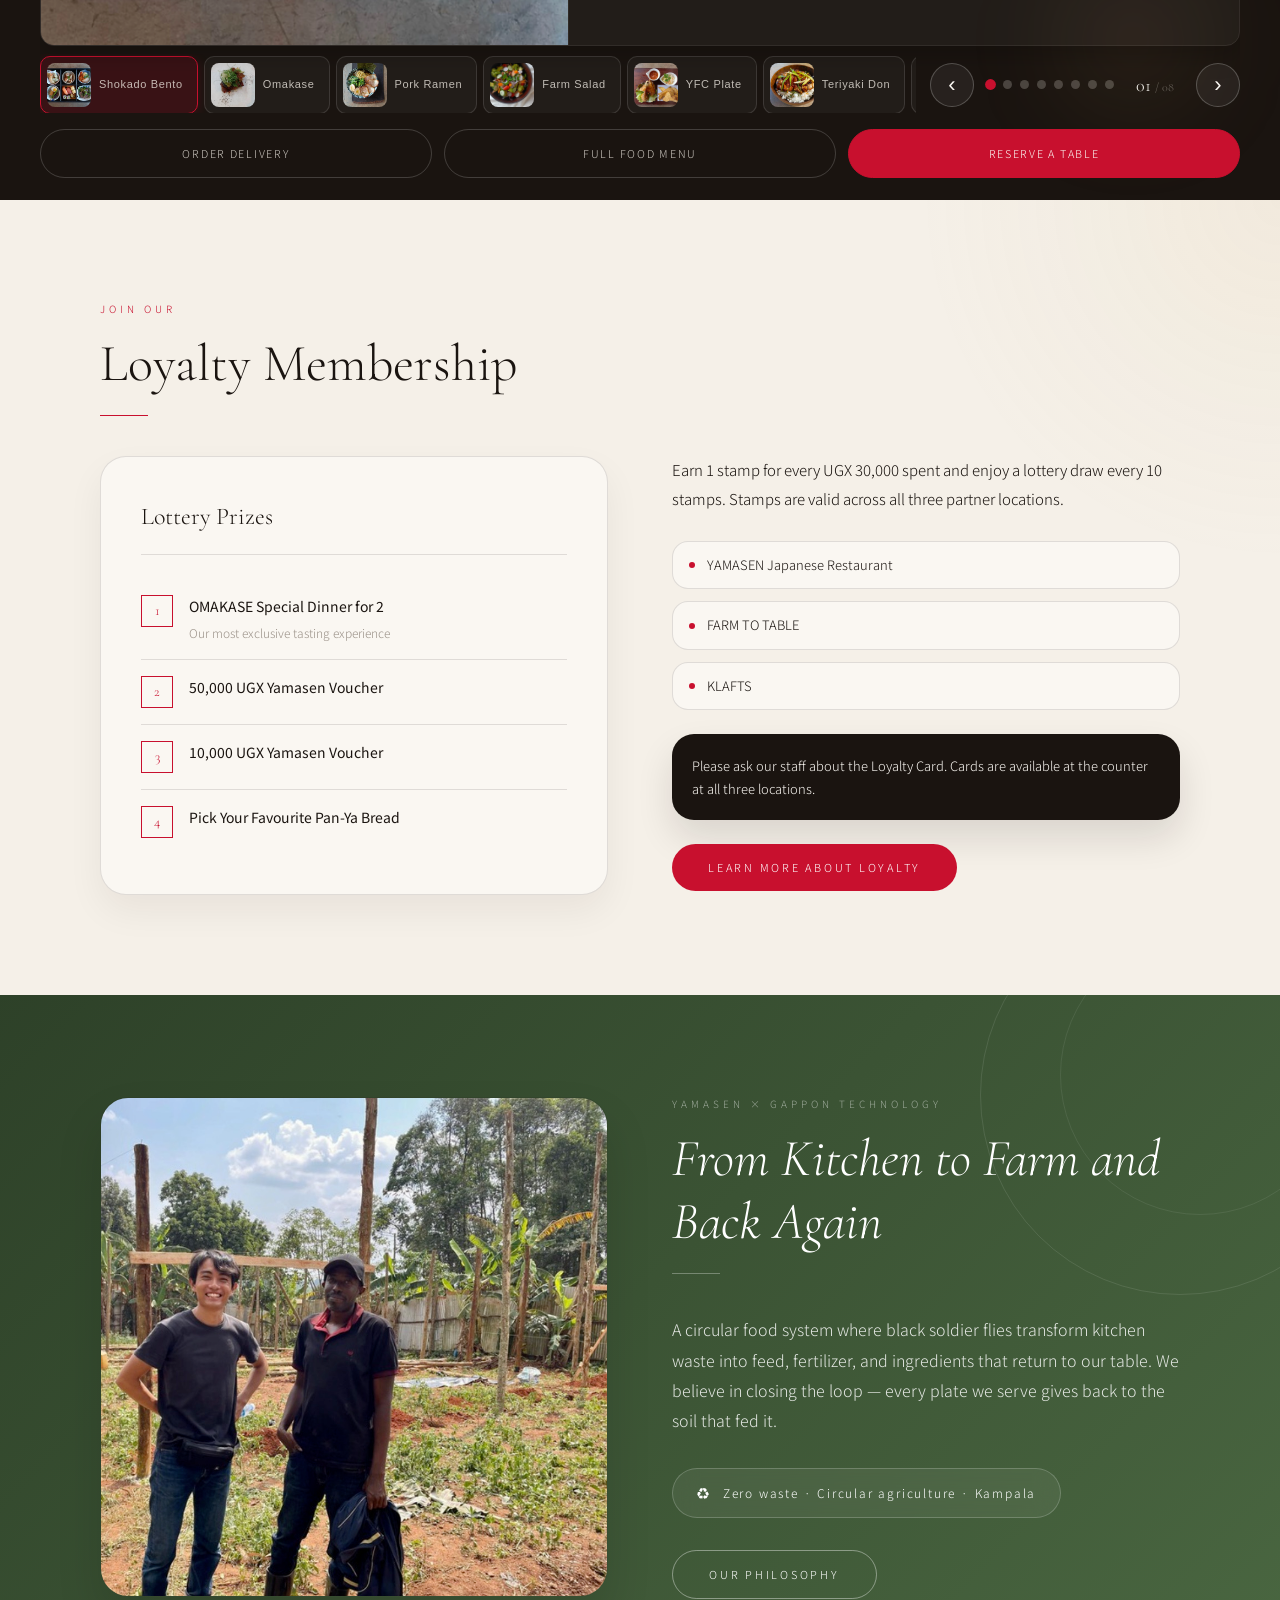
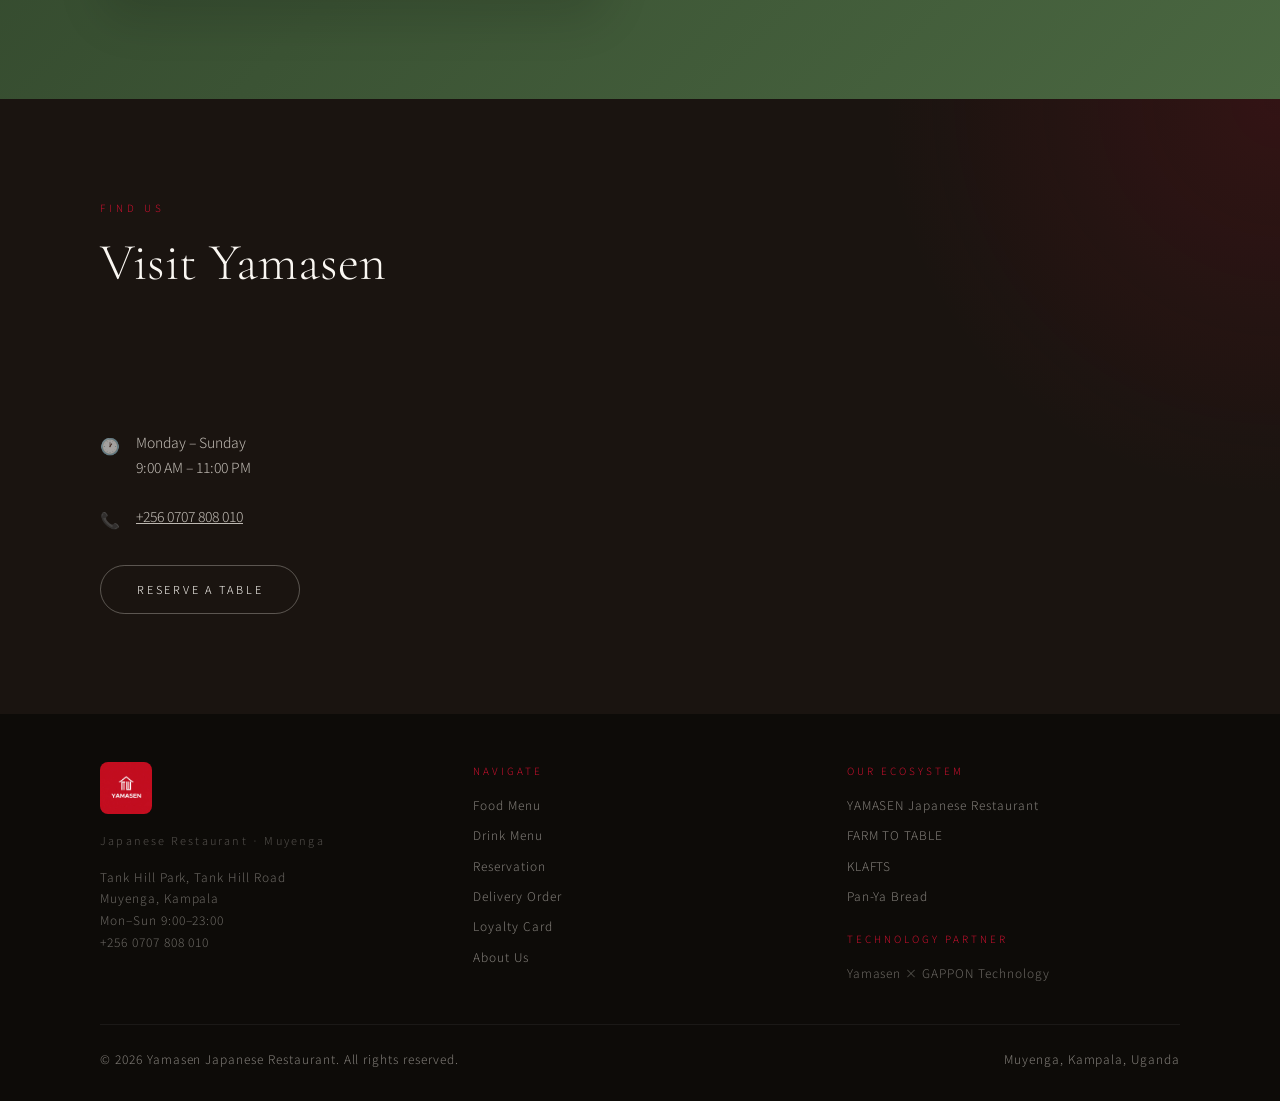
==== commit 80741ef3: "Update highlights section to full-width layout and other project refinements" ====
--- a/index.html
+++ b/index.html
@@ -9,7 +9,10 @@
   <meta property="og:description" content="Authentic Japanese dining in Muyenga, Kampala">
   <meta property="og:type" content="restaurant">
   <link rel="stylesheet" href="css/style.css">
+  <link rel="icon" type="image/png" sizes="32x32" href="icons/favicon-32.png">
+  <link rel="apple-touch-icon" href="icons/icon-192.png">
   <link rel="manifest" href="manifest.json">
+  <meta property="og:image" content="assets/images/yamasen-logo.png">
   <script type="application/ld+json">
   {
     "@context": "https://schema.org",
@@ -33,13 +36,15 @@
 <body>
   <div id="nav-placeholder"></div>
 
-  <!-- HERO -->
+  <!-- HERO + HIGHLIGHTS (fluid scroll) -->
   <main>
+    <div class="home-intro-flow">
     <section class="hero" aria-labelledby="hero-title">
       <div class="hero-content">
         <p class="hero-tag">Tank Hill Park · Muyenga · Kampala</p>
-        <h1 class="hero-title" id="hero-title">山仙</h1>
-        <p class="hero-subtitle">Yamasen · Japanese Restaurant</p>
+        <h1 class="hero-brand" id="hero-title">
+          <img src="assets/images/yamasen-logo-white.png" alt="Yamasen Japanese Restaurant" class="hero-logo" width="320" height="120">
+        </h1>
         <p class="hero-info">Tank Hill Road, Muyenga, Kampala</p>
         <p class="hero-hours">Mon – Sun &nbsp; 9:00 – 23:00 &nbsp;／&nbsp; +256 0707 808 010</p>
         <div class="hero-actions">
@@ -54,42 +59,179 @@
       </div>
     </section>
 
-    <!-- SPECIAL MENU -->
     <section class="special-section" aria-labelledby="special-title">
+      <div class="highlights-watermark" aria-hidden="true">今日</div>
+      <div class="highlights-orb highlights-orb--1" aria-hidden="true"></div>
+      <div class="highlights-orb highlights-orb--2" aria-hidden="true"></div>
+
       <div class="container">
-        <span class="section-label reveal">Limited Special Menu</span>
-        <h2 class="section-title reveal" id="special-title">Today's Highlights</h2>
-        <div class="section-line reveal" aria-hidden="true"></div>
-        <div class="special-grid">
-          <div class="special-image-card reveal">
-            <img src="assets/images/c-timothy-latim.jpg" alt="Warm dining atmosphere at Yamasen" class="special-image" loading="lazy">
-          </div>
-          <article class="special-card reveal">
-            <div class="special-card-jp">燻製がっこ</div>
-            <div class="special-card-en">Iburi Gakko</div>
-            <p class="special-card-desc">Smoked pickled daikon — a beloved Akita specialty. Slow-smoked over cherry wood with a satisfying crunch and deep umami finish.</p>
-            <span class="delivery-badge">Available for Delivery</span>
-          </article>
-          <article class="special-card reveal">
-            <div class="special-card-jp">弁当箱</div>
-            <div class="special-card-en">Yamasen Bento Box</div>
-            <p class="special-card-desc">Our signature bento featuring seasonal mains, pickles, rice, and a dessert — curated daily from what our farm delivers that morning.</p>
-            <span class="delivery-badge">Available for Delivery</span>
-          </article>
-          <article class="special-card reveal">
-            <div class="special-card-jp">お任せ</div>
-            <div class="special-card-en">Omakase Experience</div>
-            <p class="special-card-desc">Chef's selection — a seasonal tasting journey that follows the day's finest ingredients. Reservation required. Max 6 guests.</p>
-            <a href="pages/reservation.html" class="btn btn-outline" style="margin-top:24px;display:inline-block;color:var(--rice);border-color:var(--rice);">Reserve Now</a>
-          </article>
-        </div>
-        <div style="text-align:center; margin-top:48px;">
-          <a href="pages/delivery.html" class="btn btn-gold">Order Delivery Now</a>
-          &nbsp;&nbsp;
-          <a href="pages/food-menu.html" class="btn btn-outline" style="color:var(--rice);border-color:var(--rice);">Full Food Menu</a>
-        </div>
-      </div>
-    </section>
+        <header class="highlights-header reveal">
+          <div class="highlights-header-top">
+            <div>
+              <span class="section-label">Limited Special Menu</span>
+              <h2 class="section-title" id="special-title">Today's Highlights</h2>
+            </div>
+            <p class="highlights-intro">Seasonal picks · Open daily 9:00–23:00</p>
+          </div>
+          <p class="highlights-essentials">
+            <span>8 featured dishes</span>
+            <span class="highlights-essentials-sep" aria-hidden="true">·</span>
+            <span>Delivery available</span>
+            <span class="highlights-essentials-sep" aria-hidden="true">·</span>
+            <span>Farm to table</span>
+          </p>
+          <div class="highlights-filters" id="highlightsFilters" role="group" aria-label="Filter highlights">
+            <button type="button" class="highlights-filter is-active" data-filter="all">All</button>
+            <button type="button" class="highlights-filter" data-filter="bento">Bento</button>
+            <button type="button" class="highlights-filter" data-filter="omakase">Omakase</button>
+            <button type="button" class="highlights-filter" data-filter="ramen">Ramen</button>
+            <button type="button" class="highlights-filter" data-filter="salad">Salad</button>
+            <button type="button" class="highlights-filter" data-filter="mains">Mains</button>
+            <button type="button" class="highlights-filter" data-filter="donburi">Donburi</button>
+            <button type="button" class="highlights-filter" data-filter="sushi">Sushi</button>
+            <button type="button" class="highlights-filter" data-filter="curry">Curry</button>
+          </div>
+        </header>
+
+        <div class="highlights-stage reveal">
+          <div class="highlights-main">
+            <div class="highlights-carousel" aria-roledescription="carousel" aria-label="Today's special menu highlights">
+              <div class="highlights-viewport">
+                <div class="highlights-track" id="highlightsTrack">
+                  <article class="highlight-slide" data-slide="0" data-category="bento" data-thumb-name="Shokado Bento">
+                    <div class="highlight-slide-media">
+                      <span class="highlight-slide-badge">Chef's Pick</span>
+                      <img src="assets/images/YAMASEN MENU PHOTOS/shokado_bento /SHOKADO BENTO .png" alt="Shokado bento box with seasonal sides" loading="lazy">
+                    </div>
+                    <div class="highlight-slide-content">
+                      <div class="highlight-slide-tags"><span class="highlight-tag">Bento</span><span class="highlight-tag highlight-tag--gold">Premium</span></div>
+                      <div class="highlight-slide-jp">松花堂弁当</div>
+                      <div class="highlight-slide-en">Shokado Bento</div>
+                      <div class="highlight-slide-price">UGX 100,000</div>
+                      <p class="highlight-slide-desc">Seasonal mains, pickles, rice, and dessert in our signature lacquer box — curated from the morning's farm delivery.</p>
+                      <span class="delivery-badge">Available for Delivery</span>
+                    </div>
+                  </article>
+                  <article class="highlight-slide" data-slide="1" data-category="omakase" data-thumb-name="Omakase">
+                    <div class="highlight-slide-media">
+                      <span class="highlight-slide-badge highlight-slide-badge--reserve">Reservation</span>
+                      <img src="assets/images/YAMASEN MENU PHOTOS/omakase _ched's_ special_dinner/Screenshot 2026-04-19 at 13.50.55.png" alt="Omakase tasting course at Yamasen" loading="lazy">
+                    </div>
+                    <div class="highlight-slide-content">
+                      <div class="highlight-slide-tags"><span class="highlight-tag">Tasting</span><span class="highlight-tag">Max 6 guests</span></div>
+                      <div class="highlight-slide-jp">お任せ</div>
+                      <div class="highlight-slide-en">Omakase Experience</div>
+                      <div class="highlight-slide-price">By reservation</div>
+                      <p class="highlight-slide-desc">Chef's selection — a seasonal tasting journey following the day's finest ingredients. Max 6 guests.</p>
+                      <a href="pages/reservation.html" class="btn btn-outline highlight-slide-cta">Reserve Now</a>
+                    </div>
+                  </article>
+                  <article class="highlight-slide" data-slide="2" data-category="ramen" data-thumb-name="Pork Ramen">
+                    <div class="highlight-slide-media">
+                      <span class="highlight-slide-badge">Popular</span>
+                      <img src="assets/images/YAMASEN MENU PHOTOS/ramen_soup_noodle/Pork SOY Sauce RAMEN.png" alt="Pork soy sauce ramen" loading="lazy">
+                    </div>
+                    <div class="highlight-slide-content">
+                      <div class="highlight-slide-tags"><span class="highlight-tag">Ramen</span><span class="highlight-tag">Bestseller</span></div>
+                      <div class="highlight-slide-jp">醤油ラーメン</div>
+                      <div class="highlight-slide-en">Pork Soy Sauce Ramen</div>
+                      <div class="highlight-slide-price">UGX 45,000</div>
+                      <p class="highlight-slide-desc">Rich soy broth, springy noodles, and slow-braised pork — one of our most ordered bowls.</p>
+                      <span class="delivery-badge">Available for Delivery</span>
+                    </div>
+                  </article>
+                  <article class="highlight-slide" data-slide="3" data-category="salad" data-thumb-name="Farm Salad">
+                    <div class="highlight-slide-media">
+                      <span class="highlight-slide-badge highlight-slide-badge--farm">Farm Fresh</span>
+                      <img src="assets/images/YAMASEN MENU PHOTOS/salad/FARM TO TABLE.png" alt="Farm to Table salad" loading="lazy">
+                    </div>
+                    <div class="highlight-slide-content">
+                      <div class="highlight-slide-tags"><span class="highlight-tag">Salad</span><span class="highlight-tag highlight-tag--farm">Local greens</span></div>
+                      <div class="highlight-slide-jp">農園サラダ</div>
+                      <div class="highlight-slide-en">Farm to Table Salad</div>
+                      <div class="highlight-slide-price">UGX 38,000</div>
+                      <p class="highlight-slide-desc">Greens and vegetables from our circular farm system — fresh, local, and dressed with house-made dressing.</p>
+                      <span class="delivery-badge">Available for Delivery</span>
+                    </div>
+                  </article>
+                  <article class="highlight-slide" data-slide="4" data-category="mains" data-thumb-name="YFC Plate">
+                    <div class="highlight-slide-media">
+                      <span class="highlight-slide-badge">Signature</span>
+                      <img src="assets/images/YAMASEN MENU PHOTOS/yamazen_fried_chiken/YFC Plate .png" alt="Yamasen fried chicken plate" loading="lazy">
+                    </div>
+                    <div class="highlight-slide-content">
+                      <div class="highlight-slide-tags"><span class="highlight-tag">YFC</span><span class="highlight-tag">Sharing</span></div>
+                      <div class="highlight-slide-jp">山仙フライドチキン</div>
+                      <div class="highlight-slide-en">YFC Plate</div>
+                      <div class="highlight-slide-price">UGX 40,000</div>
+                      <p class="highlight-slide-desc">Crispy karaage-style chicken with potato wedges — our signature comfort plate, perfect for sharing.</p>
+                      <span class="delivery-badge">Available for Delivery</span>
+                    </div>
+                  </article>
+                  <article class="highlight-slide" data-slide="5" data-category="donburi" data-thumb-name="Teriyaki Don">
+                    <div class="highlight-slide-media">
+                      <img src="assets/images/YAMASEN MENU PHOTOS/donburi_ricebowls/Chicken TERIYAKI DONBURI.png" alt="Chicken teriyaki donburi" loading="lazy">
+                    </div>
+                    <div class="highlight-slide-content">
+                      <div class="highlight-slide-tags"><span class="highlight-tag">Donburi</span><span class="highlight-tag">Lunch</span></div>
+                      <div class="highlight-slide-jp">照り焼き丼</div>
+                      <div class="highlight-slide-en">Chicken Teriyaki Donburi</div>
+                      <div class="highlight-slide-price">UGX 42,000</div>
+                      <p class="highlight-slide-desc">Glazed teriyaki chicken over steamed rice with pickles — a hearty lunch favourite.</p>
+                      <span class="delivery-badge">Available for Delivery</span>
+                    </div>
+                  </article>
+                  <article class="highlight-slide" data-slide="6" data-category="sushi" data-thumb-name="Nigiri Sushi">
+                    <div class="highlight-slide-media">
+                      <span class="highlight-slide-badge highlight-slide-badge--gold">Premium</span>
+                      <img src="assets/images/YAMASEN MENU PHOTOS/sushi_plater/YAMASEN NIGIRI SUSHI.png" alt="Yamasen nigiri sushi platter" loading="lazy">
+                    </div>
+                    <div class="highlight-slide-content">
+                      <div class="highlight-slide-tags"><span class="highlight-tag">Sushi</span><span class="highlight-tag">Platter</span></div>
+                      <div class="highlight-slide-jp">握り寿司</div>
+                      <div class="highlight-slide-en">Yamasen Nigiri Sushi</div>
+                      <div class="highlight-slide-price">UGX 120,000</div>
+                      <p class="highlight-slide-desc">Chef-selected nigiri showcasing the day's best fish — elegant, minimal, and impeccably balanced.</p>
+                      <span class="delivery-badge">Available for Delivery</span>
+                    </div>
+                  </article>
+                  <article class="highlight-slide" data-slide="7" data-category="curry" data-thumb-name="Tonkatsu Curry">
+                    <div class="highlight-slide-media">
+                      <img src="assets/images/YAMASEN MENU PHOTOS/curry_rice/TONKATSU Pork Chop Curry.png" alt="Tonkatsu pork chop curry" loading="lazy">
+                    </div>
+                    <div class="highlight-slide-content">
+                      <div class="highlight-slide-tags"><span class="highlight-tag">Curry</span><span class="highlight-tag">Comfort</span></div>
+                      <div class="highlight-slide-jp">カツカレー</div>
+                      <div class="highlight-slide-en">Tonkatsu Pork Chop Curry</div>
+                      <div class="highlight-slide-price">UGX 45,000</div>
+                      <p class="highlight-slide-desc">Crispy breaded pork cutlet over Japanese curry rice — warming, bold, and deeply satisfying.</p>
+                      <span class="delivery-badge">Available for Delivery</span>
+                    </div>
+                  </article>
+                </div>
+              </div>
+            </div>
+
+            <div class="highlights-nav-row">
+              <div class="highlights-thumbs" id="highlightsThumbs" role="tablist" aria-label="Jump to highlight"></div>
+              <div class="highlights-controls">
+                <button type="button" class="highlights-btn highlights-prev" aria-label="Previous highlight" id="highlightsPrev">‹</button>
+                <div class="highlights-dots" id="highlightsDots" role="tablist" aria-label="Choose highlight slide"></div>
+                <span class="highlights-counter" id="highlightsCounter" aria-live="polite">01 <span>/ 08</span></span>
+                <button type="button" class="highlights-btn highlights-next" aria-label="Next highlight" id="highlightsNext">›</button>
+              </div>
+            </div>
+          </div>
+        </div>
+
+        <div class="highlights-actions reveal">
+          <a href="pages/delivery.html" class="highlights-action-link">Order Delivery</a>
+          <a href="pages/food-menu.html" class="highlights-action-link">Full Food Menu</a>
+          <a href="pages/reservation.html" class="highlights-action-link highlights-action-link--accent">Reserve a Table</a>
+        </div>
+      </div>
+    </section>
+    </div>
 
     <!-- LOYALTY -->
     <section class="loyalty-section" aria-labelledby="loyalty-title">
--- a/css/style.css
+++ b/css/style.css
@@ -6,8 +6,9 @@
   --rice: #faf7f2;
   --matcha: #4a6741;
   --matcha-light: #6b8f62;
-  --primary: #880000;
-  --primary-dark: #660000;
+  --primary: #C8102E;
+  --primary-dark: #9E0C24;
+  --primary-rgb: 200, 16, 46;
   --gold: #c5a059;
   --gold-dark: #a68549;
   --warm-gray: #9a9188;
@@ -20,10 +21,12 @@
 
 *, *::before, *::after { box-sizing: border-box; margin: 0; padding: 0; }
 
-html { font-size: 16px; scroll-behavior: smooth; overflow-x: hidden; }
+html { font-size: 16px; scroll-behavior: auto; overflow-x: hidden; }
 
 body {
-  background: var(--rice);
+  background:
+    radial-gradient(circle at top, rgba(var(--primary-rgb),0.05), transparent 26%),
+    linear-gradient(180deg, #fcfaf6 0%, var(--rice) 28%, var(--paper) 100%);
   color: var(--ink);
   font-family: var(--font-sans);
   font-weight: 300;
@@ -40,13 +43,19 @@
   border-bottom: 1px solid var(--border);
   display: flex; align-items: center; justify-content: space-between;
   padding: 0 40px;
+  box-shadow: 0 12px 30px rgba(26,20,16,0.05);
 }
 .nav-logo {
-  display: flex; flex-direction: column; line-height: 1;
+  display: flex; align-items: center;
   text-decoration: none; color: var(--ink);
-}
-.nav-logo .jp { font-family: var(--font-serif); font-size: 22px; letter-spacing: 0.08em; }
-.nav-logo .en { font-size: 10px; letter-spacing: 0.25em; text-transform: uppercase; color: var(--warm-gray); margin-top: 2px; }
+  flex-shrink: 0;
+}
+.nav-logo-img {
+  display: block;
+  height: 40px;
+  width: auto;
+  border-radius: 6px;
+}
 
 .nav-links {
   display: flex; align-items: center; gap: 32px; list-style: none;
@@ -74,11 +83,11 @@
 
 .nav-cta {
   background: var(--primary); color: var(--rice) !important;
-  padding: 8px 20px; border-radius: 2px;
+  padding: 8px 20px; border-radius: 999px;
   letter-spacing: 0.15em !important;
-  transition: background 0.3s !important;
-}
-.nav-cta:hover { background: var(--primary-dark) !important; }
+  transition: background 0.3s, transform 0.2s, box-shadow 0.3s !important;
+}
+.nav-cta:hover { background: var(--primary-dark) !important; transform: translateY(-1px); box-shadow: 0 10px 22px rgba(var(--primary-rgb),0.22); }
 .nav-cta::after { display: none !important; }
 
 .hamburger {
@@ -95,20 +104,55 @@
 .hamburger.active span:nth-child(3) { transform: translateY(-8px) rotate(-45deg); }
 body.nav-open { overflow: hidden; }
 
-/* ── HERO ── */
+/* ── HERO + HIGHLIGHTS FLOW ── */
+.home-intro-flow {
+  position: relative;
+  background: var(--ink);
+}
 .hero {
-  min-height: 100vh; display: flex; align-items: center; justify-content: center;
-  position: relative; text-align: center; color: var(--rice);
-  padding: 120px 24px 80px; overflow: hidden;
+  height: 100svh;
+  min-height: 100svh;
+  max-height: 100svh;
+  display: flex;
+  flex-direction: column;
+  align-items: center;
+  justify-content: center;
+  position: relative;
+  text-align: center;
+  color: var(--rice);
+  padding: var(--nav-h) 24px 72px;
+  overflow: hidden;
   background-color: var(--ink);
+  z-index: 1;
+  box-sizing: border-box;
 }
 .hero::before {
-  content: ''; position: absolute; inset: 0;
+  content: '';
+  position: absolute;
+  inset: 0;
   background-image: url('../assets/images/yamazen_1.jpg');
-  background-size: cover; background-position: center;
-  opacity: 0.3; z-index: 0;
-}
-.hero-content { position: relative; z-index: 1; max-width: 900px; }
+  background-size: cover;
+  background-position: center 35%;
+  opacity: 0.4;
+  z-index: 0;
+}
+.hero::after {
+  content: '';
+  position: absolute;
+  inset: 0;
+  z-index: 1;
+  pointer-events: none;
+  background:
+    linear-gradient(to bottom, rgba(26,20,16,0.2) 0%, transparent 45%),
+    linear-gradient(to bottom, transparent 55%, rgba(26,20,16,0.85) 88%, var(--ink) 100%);
+}
+.hero-content {
+  position: relative;
+  z-index: 2;
+  max-width: 900px;
+  width: 100%;
+  flex: 0 0 auto;
+}
 .hero-tag {
   font-size: 11px; letter-spacing: 0.35em; text-transform: uppercase;
   color: rgba(255,255,255,0.8); margin-bottom: 24px;
@@ -117,16 +161,17 @@
 .hero-tag::before, .hero-tag::after {
   content: ''; display: inline-block; width: 40px; height: 1px; background: var(--primary);
 }
-.hero-title {
-  font-family: var(--font-serif); font-size: clamp(56px, 10vw, 120px);
-  font-weight: 300; letter-spacing: 0.06em; line-height: 1;
-  color: #ffffff; margin-bottom: 8px;
-  text-shadow: 0 2px 10px rgba(0,0,0,0.3);
-}
-.hero-subtitle {
-  font-family: var(--font-serif); font-size: clamp(13px, 2vw, 16px);
-  letter-spacing: 0.4em; color: rgba(255,255,255,0.7);
-  text-transform: uppercase; margin-bottom: 40px;
+.hero-brand {
+  margin: 0 auto 32px;
+  line-height: 0;
+}
+.hero-logo {
+  display: block;
+  width: clamp(200px, 32vw, 320px);
+  height: auto;
+  margin: 0 auto;
+  filter: drop-shadow(0 4px 24px rgba(0,0,0,0.35));
+  mix-blend-mode: screen;
 }
 .hero-info {
   font-size: 12px; letter-spacing: 0.15em; color: rgba(255,255,255,0.6);
@@ -142,16 +187,23 @@
 .btn {
   display: inline-block; padding: 14px 36px;
   font-size: 11px; letter-spacing: 0.25em; text-transform: uppercase;
-  text-decoration: none; border-radius: 2px;
-  transition: all 0.3s; cursor: pointer; border: none; font-family: var(--font-sans);
-}
+  text-decoration: none; border-radius: 999px;
+  transition: all 0.28s ease; cursor: pointer; border: none; font-family: var(--font-sans);
+  will-change: transform;
+}
+.btn:active { transform: translateY(1px) scale(0.99); }
 .btn-primary {
   background: var(--primary); color: #ffffff;
 }
-.btn-primary:hover { background: var(--primary-dark); transform: translateY(-2px); box-shadow: 0 4px 12px rgba(136,0,0,0.3); }
+.btn-primary:hover { background: var(--primary-dark); transform: translateY(-2px); box-shadow: 0 4px 12px rgba(var(--primary-rgb),0.3); }
 .btn-outline {
   background: transparent; color: var(--ink);
   border: 1px solid var(--ink);
+}
+.btn-outline:hover {
+  background: rgba(26,20,16,0.05);
+  transform: translateY(-2px);
+  box-shadow: 0 10px 24px rgba(26,20,16,0.08);
 }
 .hero .btn-outline {
   color: #ffffff; 
@@ -169,9 +221,15 @@
 .btn-gold:hover { background: var(--gold-dark); transform: translateY(-2px); box-shadow: 0 4px 12px rgba(197,160,89,0.3); }
 
 .hero-scroll {
-  position: absolute; bottom: 32px; left: 50%; transform: translateX(-50%);
-  display: flex; flex-direction: column; align-items: center; gap: 8px;
-  animation: bounce 2s ease-in-out infinite;
+  position: absolute;
+  bottom: 28px;
+  left: 50%;
+  transform: translateX(-50%);
+  display: flex;
+  flex-direction: column;
+  align-items: center;
+  gap: 8px;
+  z-index: 2;
 }
 .hero-scroll span { font-size: 10px; letter-spacing: 0.2em; color: rgba(255,255,255,0.5); }
 .hero-scroll-line {
@@ -179,7 +237,7 @@
 }
 
 /* ── SECTION STYLES ── */
-section { padding: 100px 0; }
+section { padding: 100px 0; position: relative; }
 .container { max-width: 1160px; margin: 0 auto; padding: 0 40px; }
 
 .section-label {
@@ -195,33 +253,478 @@
 }
 
 /* ── SPECIAL MENU ── */
-.special-section { background: var(--ink); color: var(--rice); }
-.special-section .section-title { color: var(--rice); }
-.special-card {
-  background: rgba(255,255,255,0.04); border: 1px solid rgba(255,255,255,0.08);
-  padding: 40px 32px; transition: all 0.4s; position: relative; overflow: hidden;
-}
-.special-card::before {
-  content: ''; position: absolute; top: 0; left: 0; right: 0; height: 2px;
-  background: var(--primary); transform: scaleX(0); transition: transform 0.4s;
-}
-.special-card:hover { background: rgba(255,255,255,0.07); }
-.special-card:hover::before { transform: scaleX(1); }
-.special-card-jp { font-family: var(--font-serif); font-size: 28px; color: var(--primary); margin-bottom: 8px; }
-.special-card-en { font-size: 11px; letter-spacing: 0.3em; text-transform: uppercase; color: rgba(245,240,232,0.5); margin-bottom: 16px; }
-.special-card-desc { font-size: 13px; color: rgba(245,240,232,0.7); line-height: 1.8; }
+section.special-section {
+  background: var(--ink);
+  color: var(--rice);
+  overflow: hidden;
+  padding: 0;
+  min-height: 100svh;
+  height: 100svh;
+  display: flex;
+  box-sizing: border-box;
+  position: relative;
+  z-index: 2;
+  margin-top: 0;
+}
+.home-intro-flow .special-section::after {
+  content: '';
+  position: absolute;
+  top: 0;
+  left: 0;
+  right: 0;
+  height: 48px;
+  background: linear-gradient(to bottom, var(--ink), transparent);
+  pointer-events: none;
+  z-index: 0;
+}
+.special-section::before {
+  content: '';
+  position: absolute;
+  inset: 0;
+  background:
+    var(--ink),
+    radial-gradient(circle at 15% 20%, rgba(var(--primary-rgb),0.18), transparent 32%),
+    radial-gradient(circle at 85% 80%, rgba(197,160,89,0.08), transparent 30%),
+    linear-gradient(180deg, rgba(255,255,255,0.02), transparent 40%);
+  pointer-events: none;
+  z-index: 0;
+}
+.special-section > .container {
+  position: relative;
+  z-index: 1;
+  flex: 1;
+  width: 100%;
+  max-width: none;
+  display: flex;
+  flex-direction: column;
+  justify-content: space-between;
+  gap: clamp(10px, 1.8vh, 18px);
+  padding: clamp(18px, 2.5vh, 28px) 40px;
+  min-height: 0;
+  box-sizing: border-box;
+}
+.special-section .section-title {
+  color: var(--rice);
+  margin-bottom: 0;
+  font-size: clamp(24px, 3.2vw, 34px);
+}
+.special-section .section-label { margin-bottom: 6px; }
+
+.highlights-watermark {
+  position: absolute;
+  right: 2%;
+  top: 50%;
+  transform: translateY(-50%);
+  font-family: var(--font-serif);
+  font-size: clamp(80px, 12vw, 140px);
+  color: rgba(255,255,255,0.03);
+  line-height: 1;
+  pointer-events: none;
+  z-index: 0;
+  user-select: none;
+}
+.highlights-orb {
+  position: absolute;
+  border-radius: 50%;
+  filter: blur(50px);
+  pointer-events: none;
+  z-index: 0;
+}
+.highlights-orb--1 { width: 180px; height: 180px; background: rgba(var(--primary-rgb),0.2); top: 10%; left: -2%; }
+.highlights-orb--2 { width: 140px; height: 140px; background: rgba(197,160,89,0.1); bottom: 10%; right: 6%; }
+
+.highlights-header {
+  position: relative;
+  z-index: 1;
+  display: flex;
+  flex-direction: column;
+  gap: clamp(8px, 1.2vh, 12px);
+  flex-shrink: 0;
+}
+.highlights-header-top {
+  display: flex;
+  align-items: flex-end;
+  justify-content: space-between;
+  gap: 20px;
+  flex-wrap: wrap;
+}
+.highlights-intro {
+  font-size: 11px;
+  line-height: 1.5;
+  color: rgba(245,240,232,0.4);
+  letter-spacing: 0.08em;
+  margin: 0;
+  white-space: nowrap;
+}
+.highlights-essentials {
+  display: flex;
+  flex-wrap: wrap;
+  align-items: center;
+  gap: 6px 10px;
+  margin: 0;
+  font-size: 11px;
+  letter-spacing: 0.1em;
+  color: rgba(245,240,232,0.45);
+}
+.highlights-essentials-sep { opacity: 0.35; }
+.highlights-filters {
+  display: flex;
+  flex-wrap: wrap;
+  gap: 8px;
+}
+.highlights-filter {
+  padding: 9px 16px;
+  border-radius: 999px;
+  border: 1px solid rgba(255,255,255,0.15);
+  background: transparent;
+  color: rgba(245,240,232,0.65);
+  font-size: 11px;
+  letter-spacing: 0.14em;
+  text-transform: uppercase;
+  cursor: pointer;
+  transition: all 0.25s;
+  font-family: inherit;
+  min-height: 38px;
+}
+.highlights-filter:hover {
+  border-color: rgba(var(--primary-rgb),0.5);
+  color: var(--rice);
+}
+.highlights-filter.is-active {
+  background: var(--primary);
+  border-color: var(--primary);
+  color: var(--rice);
+}
+
+.highlights-stage {
+  position: relative;
+  z-index: 1;
+  flex: 1 1 auto;
+  min-height: 0;
+  display: flex;
+  overflow: hidden;
+}
+.highlights-main {
+  display: flex;
+  flex-direction: column;
+  gap: clamp(8px, 1.2vh, 12px);
+  min-width: 0;
+  width: 100%;
+  min-height: 0;
+  flex: 1;
+}
+.highlights-carousel {
+  position: relative;
+  flex: 1 1 auto;
+  min-height: 0;
+  display: flex;
+  flex-direction: column;
+}
+.highlights-viewport {
+  overflow: hidden;
+  border-radius: 14px;
+  border: 1px solid rgba(255,255,255,0.1);
+  box-shadow: 0 10px 24px rgba(0,0,0,0.2);
+  flex: 1 1 auto;
+  min-height: 0;
+  height: auto;
+}
+.highlights-track {
+  display: flex;
+  height: 100%;
+  transition: transform 0.65s cubic-bezier(0.4, 0, 0.2, 1);
+  will-change: transform;
+}
+.highlights-track.no-transition { transition: none; }
+
+.highlight-slide {
+  flex: 0 0 100%;
+  display: grid;
+  grid-template-columns: minmax(0, 0.88fr) minmax(0, 1.12fr);
+  min-height: 100%;
+  height: 100%;
+  background: rgba(255,255,255,0.04);
+  align-items: stretch;
+}
+.highlight-slide-media {
+  position: relative;
+  overflow: hidden;
+  background: #0d0b08;
+  min-height: 0;
+}
+.highlight-slide-badge {
+  position: absolute;
+  top: 10px;
+  left: 10px;
+  z-index: 2;
+  padding: 4px 10px;
+  font-size: 8px;
+  letter-spacing: 0.18em;
+  text-transform: uppercase;
+  background: var(--primary);
+  color: var(--rice);
+  border-radius: 4px;
+}
+.highlight-slide-badge--reserve { background: var(--ink); border: 1px solid var(--gold); color: var(--gold); }
+.highlight-slide-badge--farm { background: var(--matcha); }
+.highlight-slide-badge--gold { background: var(--gold); color: var(--ink); }
+.highlight-slide-media img {
+  width: 100%;
+  height: 100%;
+  min-height: 100%;
+  object-fit: cover;
+  object-position: center;
+}
+
+.highlight-slide-content {
+  padding: clamp(14px, 2vh, 22px) clamp(16px, 2.5vw, 24px);
+  display: flex;
+  flex-direction: column;
+  justify-content: center;
+  border-left: 1px solid rgba(255,255,255,0.06);
+  height: 100%;
+  overflow: hidden;
+  min-height: 0;
+}
+.highlight-slide-tags {
+  display: flex;
+  flex-wrap: wrap;
+  gap: 4px;
+  margin-bottom: 8px;
+}
+.highlight-tag {
+  padding: 3px 8px;
+  font-size: 8px;
+  letter-spacing: 0.12em;
+  text-transform: uppercase;
+  border-radius: 3px;
+  background: rgba(255,255,255,0.06);
+  color: rgba(245,240,232,0.5);
+  border: 1px solid rgba(255,255,255,0.08);
+}
+.highlight-tag--gold { border-color: rgba(197,160,89,0.4); color: var(--gold); }
+.highlight-tag--farm { border-color: rgba(74,103,65,0.5); color: #8fb886; }
+.highlight-slide-jp {
+  font-family: var(--font-serif);
+  font-size: clamp(18px, 2.2vh, 26px);
+  color: var(--primary);
+  margin-bottom: 2px;
+  line-height: 1.15;
+}
+.highlight-slide-en {
+  font-size: 8px;
+  letter-spacing: 0.26em;
+  text-transform: uppercase;
+  color: rgba(245,240,232,0.4);
+  margin-bottom: 4px;
+}
+.highlight-slide-price {
+  font-family: var(--font-serif);
+  font-size: clamp(15px, 2vh, 19px);
+  color: var(--gold);
+  margin-bottom: 4px;
+}
+.highlight-slide-desc {
+  font-size: clamp(11px, 1.4vh, 13px);
+  color: rgba(245,240,232,0.58);
+  line-height: 1.5;
+  max-width: 38ch;
+  display: -webkit-box;
+  -webkit-line-clamp: 3;
+  -webkit-box-orient: vertical;
+  overflow: hidden;
+}
+.highlight-slide-cta {
+  margin-top: 8px;
+  display: inline-block;
+  align-self: flex-start;
+  color: var(--rice);
+  border-color: var(--rice);
+  font-size: 10px;
+  padding: 8px 16px;
+}
+
+.highlights-nav-row {
+  display: flex;
+  align-items: center;
+  gap: 14px;
+  flex: 0 0 auto;
+  min-height: 52px;
+  max-height: 56px;
+}
+.highlights-thumbs {
+  display: flex;
+  gap: 6px;
+  overflow-x: auto;
+  flex: 1;
+  min-width: 0;
+  padding: 2px 0;
+  scroll-snap-type: x mandatory;
+  -webkit-overflow-scrolling: touch;
+  scrollbar-width: none;
+}
+.highlights-thumbs::-webkit-scrollbar { display: none; }
+.highlights-thumb {
+  flex: 0 0 auto;
+  display: flex;
+  align-items: center;
+  gap: 8px;
+  padding: 6px 14px 6px 6px;
+  border-radius: 10px;
+  border: 1px solid rgba(255,255,255,0.12);
+  background: rgba(255,255,255,0.04);
+  cursor: pointer;
+  scroll-snap-align: start;
+  transition: all 0.2s;
+  min-height: 48px;
+}
+.highlights-thumb:hover {
+  border-color: rgba(var(--primary-rgb),0.45);
+  background: rgba(255,255,255,0.07);
+}
+.highlights-thumb.is-active {
+  border-color: var(--primary);
+  background: rgba(var(--primary-rgb),0.18);
+  box-shadow: 0 2px 12px rgba(var(--primary-rgb),0.2);
+}
+.highlights-thumb-img {
+  width: 44px;
+  height: 44px;
+  border-radius: 8px;
+  object-fit: cover;
+  flex-shrink: 0;
+}
+.highlights-thumb-name {
+  font-size: 11px;
+  letter-spacing: 0.06em;
+  color: rgba(245,240,232,0.75);
+  line-height: 1.25;
+  max-width: 88px;
+  overflow: hidden;
+  text-overflow: ellipsis;
+  white-space: nowrap;
+}
+
+.highlights-controls {
+  display: flex;
+  align-items: center;
+  gap: 12px;
+  flex-shrink: 0;
+}
+.highlights-counter {
+  font-family: var(--font-serif);
+  font-size: 18px;
+  color: var(--rice);
+  min-width: 58px;
+  text-align: center;
+}
+.highlights-counter span {
+  font-size: 12px;
+  color: rgba(245,240,232,0.35);
+}
+.highlights-btn {
+  width: 44px;
+  height: 44px;
+  border-radius: 50%;
+  border: 1px solid rgba(255,255,255,0.22);
+  background: rgba(255,255,255,0.06);
+  color: var(--rice);
+  font-size: 22px;
+  line-height: 1;
+  cursor: pointer;
+  transition: background 0.25s, border-color 0.25s, transform 0.2s;
+  flex-shrink: 0;
+}
+.highlights-btn:hover {
+  background: var(--primary);
+  border-color: var(--primary);
+  transform: scale(1.05);
+}
+.highlights-dots {
+  display: flex;
+  align-items: center;
+  gap: 8px;
+}
+.highlights-dot {
+  width: 9px;
+  height: 9px;
+  border-radius: 50%;
+  border: none;
+  padding: 0;
+  background: rgba(245,240,232,0.22);
+  cursor: pointer;
+  transition: transform 0.25s, background 0.25s;
+}
+.highlights-dot:hover { background: rgba(245,240,232,0.45); }
+.highlights-dot.is-active {
+  background: var(--primary);
+  transform: scale(1.2);
+}
+
+.highlights-actions {
+  display: grid;
+  grid-template-columns: repeat(3, 1fr);
+  gap: 12px;
+  flex: 0 0 auto;
+  position: relative;
+  z-index: 1;
+  width: 100%;
+}
+.highlights-action-link {
+  padding: clamp(11px, 1.6vh, 14px) 16px;
+  border-radius: 999px;
+  border: 1px solid rgba(255,255,255,0.18);
+  font-size: clamp(10px, 1.2vh, 12px);
+  letter-spacing: 0.16em;
+  text-transform: uppercase;
+  text-decoration: none;
+  color: rgba(245,240,232,0.8);
+  transition: all 0.25s;
+  min-height: clamp(42px, 5.5vh, 48px);
+  display: inline-flex;
+  align-items: center;
+  justify-content: center;
+  text-align: center;
+}
+.highlights-action-link:hover {
+  border-color: var(--primary);
+  color: var(--rice);
+  background: rgba(var(--primary-rgb),0.15);
+}
+.highlights-action-link--accent {
+  background: var(--primary);
+  border-color: var(--primary);
+  color: var(--rice);
+}
+.highlights-action-link--accent:hover {
+  background: var(--primary-dark);
+  border-color: var(--primary-dark);
+}
+
 .delivery-badge {
-  display: inline-block; margin-top: 24px;
-  padding: 6px 16px; border: 1px solid var(--primary); color: var(--primary);
-  font-size: 10px; letter-spacing: 0.25em; text-transform: uppercase;
-}
+  display: inline-block;
+  margin-top: 6px;
+  padding: 5px 12px;
+  border: 1px solid var(--primary);
+  color: var(--primary);
+  font-size: 9px;
+  letter-spacing: 0.18em;
+  text-transform: uppercase;
+}
+.special-section .delivery-badge { margin-top: 6px; }
 
 /* ── LOYALTY ── */
-.loyalty-section { background: var(--paper); }
+.loyalty-section {
+  background:
+    radial-gradient(circle at top right, rgba(197,160,89,0.08), transparent 24%),
+    var(--paper);
+}
 .loyalty-grid { display: grid; grid-template-columns: 1fr 1fr; gap: 64px; align-items: start; }
 .loyalty-card {
   background: var(--rice); border: 1px solid var(--border);
   padding: 40px; position: relative;
+  border-radius: 26px;
+  box-shadow: 0 16px 36px rgba(26,20,16,0.06);
 }
 .loyalty-card-title {
   font-family: var(--font-serif); font-size: 24px; margin-bottom: 24px;
@@ -245,16 +748,26 @@
   display: flex; align-items: center; gap: 12px;
   font-size: 13px; padding: 12px 16px;
   border: 1px solid var(--border); background: var(--rice);
-}
+  border-radius: 16px;
+  transition: transform 0.25s ease, box-shadow 0.25s ease, border-color 0.25s ease;
+}
+.partner-tag:hover { transform: translateY(-2px); border-color: rgba(var(--primary-rgb),0.24); box-shadow: 0 12px 24px rgba(26,20,16,0.06); }
 .partner-dot { width: 6px; height: 6px; background: var(--primary); border-radius: 50%; flex-shrink: 0; }
 .stamp-info {
   margin-top: 24px; padding: 20px;
   background: var(--ink); color: var(--rice);
   font-size: 13px; line-height: 1.8;
+  border-radius: 22px;
+  box-shadow: 0 18px 36px rgba(26,20,16,0.12);
 }
 
 /* ── FARM TO TABLE ── */
-.farm-section { background: var(--matcha); color: white; overflow: hidden; position: relative; }
+.farm-section {
+  background:
+    linear-gradient(135deg, rgba(44,63,39,0.95), rgba(74,103,65,0.92)),
+    var(--matcha);
+  color: white; overflow: hidden; position: relative;
+}
 .farm-section::before {
   content: ''; position: absolute; right: -100px; top: -100px;
   width: 400px; height: 400px;
@@ -275,47 +788,357 @@
   margin-top: 32px; padding: 14px 24px;
   border: 1px solid rgba(255,255,255,0.2);
   font-size: 12px; letter-spacing: 0.15em;
+  border-radius: 999px;
+  background: rgba(255,255,255,0.06);
+  backdrop-filter: blur(12px);
 }
 
 /* ── MENUS ── */
-.menus-section { }
+.menu-category { margin-bottom: 8px; }
+.menu-cat-title {
+  font-family: var(--font-serif);
+  font-size: 11px;
+  letter-spacing: 0.4em;
+  text-transform: uppercase;
+  color: var(--warm-gray);
+  padding: 24px 0 16px;
+  border-bottom: 1px solid var(--border);
+  margin-bottom: 18px;
+}
 .menu-tabs {
-  display: flex; gap: 0; border-bottom: 1px solid var(--border); margin-bottom: 48px;
+  display: flex; gap: 8px; border: 1px solid rgba(26,20,16,0.08); margin-bottom: 48px;
+  flex-wrap: wrap;
+  position: sticky;
+  top: calc(var(--nav-h) + 12px);
+  z-index: 12;
+  padding: 10px;
+  border-radius: 20px;
+  background: rgba(250,247,242,0.82);
+  backdrop-filter: blur(14px);
+  box-shadow: 0 18px 40px rgba(26,20,16,0.06);
 }
 .menu-tab {
-  padding: 12px 32px; font-size: 11px; letter-spacing: 0.25em;
+  padding: 12px 18px; font-size: 11px; letter-spacing: 0.2em;
   text-transform: uppercase; cursor: pointer; background: none; border: none;
   color: var(--warm-gray); position: relative; font-family: var(--font-sans);
-  transition: color 0.3s;
-}
-.menu-tab.active { color: var(--ink); }
+  transition: color 0.25s ease, background 0.25s ease, transform 0.25s ease, box-shadow 0.25s ease;
+  border-radius: 14px;
+  -webkit-tap-highlight-color: transparent;
+  touch-action: manipulation;
+}
+.menu-tab:hover {
+  color: var(--ink);
+  background: rgba(255,255,255,0.75);
+}
+.menu-tab:active { transform: translateY(1px) scale(0.99); }
+.menu-tab.active {
+  color: var(--ink);
+  background: rgba(255,255,255,0.92);
+  box-shadow: 0 10px 22px rgba(26,20,16,0.08);
+}
 .menu-tab.active::after {
-  content: ''; position: absolute; bottom: -1px; left: 0; right: 0; height: 2px;
+  content: ''; position: absolute; bottom: 6px; left: 14px; right: 14px; height: 2px;
   background: var(--primary);
 }
 .menu-panel { display: none; }
-.menu-panel.active { display: block; }
+.menu-panel.active { display: block; animation: fadeUp 0.45s ease; }
 .menu-grid {
-  display: grid; grid-template-columns: repeat(auto-fill, minmax(320px, 1fr)); gap: 1px;
-  background: var(--border);
+  display: grid; grid-template-columns: repeat(auto-fill, minmax(280px, 1fr)); gap: 24px;
+  background: transparent;
 }
 .menu-item {
-  background: var(--rice); padding: 24px 28px;
-  display: flex; justify-content: space-between; align-items: start;
-  gap: 16px; transition: background 0.2s;
-}
-.menu-item:hover { background: var(--paper); }
+  background: rgba(250,247,242,0.92); border: 1px solid rgba(26,20,16,0.08);
+  display: flex; flex-direction: column;
+  transition: all 0.3s ease;
+  overflow: hidden;
+  height: 100%;
+  border-radius: 22px;
+  box-shadow: 0 10px 28px rgba(26,20,16,0.04);
+}
+.menu-item:hover { 
+  background: #ffffff; 
+  transform: translateY(-6px);
+  box-shadow: 0 16px 34px rgba(26,20,16,0.10);
+  border-color: var(--primary);
+}
+.menu-item-image {
+  width: 100%; height: 200px; overflow: hidden; background: var(--paper);
+  position: relative;
+}
+.menu-item-image.placeholder {
+  display: flex;
+  align-items: center;
+  justify-content: center;
+  background:
+    linear-gradient(135deg, rgba(var(--primary-rgb),0.08), rgba(197,160,89,0.12)),
+    var(--paper);
+  border-bottom: 1px solid var(--border);
+}
+.menu-item-image.placeholder span {
+  font-size: 11px;
+  letter-spacing: 0.18em;
+  text-transform: uppercase;
+  color: var(--warm-gray);
+  text-align: center;
+  padding: 0 20px;
+}
+.menu-item-image img {
+  width: 100%; height: 100%; object-fit: cover;
+  transition: transform 0.5s ease;
+}
+.menu-item:hover .menu-item-image img { transform: scale(1.05); }
+
+.menu-item-content { padding: 20px; flex: 1; display: flex; flex-direction: column; }
+.menu-item-header { display: flex; justify-content: space-between; align-items: start; gap: 12px; margin-bottom: 12px; }
 .menu-item-info { flex: 1; }
-.menu-item-name { font-size: 14px; font-weight: 400; margin-bottom: 4px; }
-.menu-item-jp { font-family: var(--font-serif); font-size: 12px; color: var(--warm-gray); margin-bottom: 6px; }
-.menu-item-desc { font-size: 12px; color: var(--warm-gray); line-height: 1.6; }
-.menu-item-price { font-family: var(--font-serif); font-size: 16px; white-space: nowrap; color: var(--primary); }
+.menu-item-name { font-size: 16px; font-weight: 400; color: var(--ink); margin-bottom: 2px; }
+.menu-item-jp { font-family: var(--font-serif); font-size: 13px; color: var(--primary); }
+.menu-item-price { font-family: var(--font-serif); font-size: 16px; color: var(--ink); font-weight: 500; }
+.menu-item-desc { font-size: 12px; color: var(--warm-gray); line-height: 1.6; margin-top: auto; }
+.menu-experience-section {
+  padding: 28px 0 16px;
+  background:
+    radial-gradient(circle at top left, rgba(var(--primary-rgb),0.06), transparent 34%),
+    radial-gradient(circle at bottom right, rgba(197,160,89,0.08), transparent 30%);
+}
+.menu-intro {
+  display: grid;
+  grid-template-columns: minmax(0, 1.4fr) minmax(300px, 0.9fr);
+  gap: 36px;
+  align-items: end;
+  margin-bottom: 28px;
+}
+.menu-intro p { margin: 0; }
+.menu-intro-side {
+  display: flex;
+  flex-direction: column;
+  gap: 18px;
+  align-items: flex-start;
+}
+.menu-intro-note {
+  font-size: 14px;
+  line-height: 1.8;
+  color: rgba(26,20,16,0.72);
+  max-width: 42ch;
+}
+.menu-intro-actions {
+  display: flex;
+  flex-wrap: wrap;
+  gap: 12px;
+}
+.menu-intro-actions .btn {
+  width: auto;
+  min-width: 190px;
+}
+.blend-stage {
+  display: grid;
+  grid-template-columns: minmax(0, 1.3fr) minmax(280px, 0.7fr);
+  gap: 22px;
+  align-items: stretch;
+  margin-bottom: 28px;
+}
+.blend-hero {
+  position: relative;
+  min-height: 500px;
+  border-radius: 30px;
+  overflow: hidden;
+  border: 1px solid rgba(255,255,255,0.16);
+  box-shadow: 0 24px 50px rgba(26,20,16,0.12);
+}
+.blend-hero::before {
+  content: '';
+  position: absolute;
+  inset: 0;
+  background:
+    linear-gradient(180deg, rgba(10,8,7,0.18) 0%, rgba(10,8,7,0.65) 100%),
+    linear-gradient(120deg, rgba(var(--primary-rgb),0.16), transparent 40%),
+    url('../assets/images/yamazen_1.jpg') center/cover no-repeat;
+  background-attachment: fixed;
+  transform: scale(1.03);
+}
+.blend-hero::after {
+  content: '';
+  position: absolute;
+  inset: 0;
+  background:
+    radial-gradient(circle at 20% 20%, rgba(255,255,255,0.16), transparent 28%),
+    radial-gradient(circle at 80% 0%, rgba(197,160,89,0.18), transparent 26%);
+  pointer-events: none;
+}
+.blend-hero-copy {
+  position: absolute;
+  left: 28px;
+  right: 28px;
+  bottom: 28px;
+  z-index: 1;
+  max-width: 560px;
+  padding: 28px;
+  border-radius: 22px;
+  background: rgba(245,240,232,0.14);
+  border: 1px solid rgba(255,255,255,0.14);
+  backdrop-filter: blur(16px);
+  box-shadow: 0 16px 30px rgba(0,0,0,0.14);
+}
+.blend-kicker {
+  font-size: 10px;
+  letter-spacing: 0.28em;
+  text-transform: uppercase;
+  color: rgba(245,240,232,0.68);
+  margin-bottom: 10px;
+}
+.blend-hero-copy h3 {
+  font-family: var(--font-serif);
+  font-size: clamp(28px, 4vw, 44px);
+  line-height: 1.12;
+  color: #fff;
+  margin-bottom: 12px;
+}
+.blend-hero-copy p {
+  font-size: 14px;
+  line-height: 1.8;
+  color: rgba(245,240,232,0.82);
+}
+.blend-side-grid {
+  display: grid;
+  gap: 22px;
+}
+.blend-tile {
+  position: relative;
+  overflow: hidden;
+  min-height: 239px;
+  border-radius: 24px;
+  border: 1px solid rgba(26,20,16,0.08);
+  box-shadow: 0 18px 42px rgba(26,20,16,0.09);
+}
+.blend-tile img {
+  width: 100%;
+  height: 100%;
+  object-fit: cover;
+  transition: transform 0.65s ease, filter 0.65s ease;
+}
+.blend-tile::after {
+  content: '';
+  position: absolute;
+  inset: 0;
+  background: linear-gradient(180deg, rgba(10,8,7,0.04), rgba(10,8,7,0.62));
+}
+.blend-tile:hover img {
+  transform: scale(1.05);
+  filter: saturate(1.03);
+}
+.blend-tile-copy {
+  position: absolute;
+  left: 18px;
+  right: 18px;
+  bottom: 18px;
+  z-index: 1;
+  display: flex;
+  flex-direction: column;
+  gap: 6px;
+}
+.blend-tile-copy span {
+  font-size: 10px;
+  letter-spacing: 0.24em;
+  text-transform: uppercase;
+  color: rgba(245,240,232,0.66);
+}
+.blend-tile-copy strong {
+  font-family: var(--font-serif);
+  font-size: 22px;
+  font-weight: 400;
+  line-height: 1.2;
+  color: #fff;
+}
+.featured-strip {
+  margin-bottom: 12px;
+}
+.featured-strip-head {
+  display: flex;
+  justify-content: space-between;
+  align-items: end;
+  gap: 20px;
+  margin-bottom: 18px;
+}
+.featured-strip-copy {
+  max-width: 54ch;
+  font-size: 14px;
+  line-height: 1.8;
+  color: rgba(26,20,16,0.7);
+}
+.featured-grid {
+  display: grid;
+  grid-template-columns: repeat(3, minmax(0, 1fr));
+  gap: 22px;
+}
+.feature-card {
+  position: relative;
+  overflow: hidden;
+  border-radius: 24px;
+  border: 1px solid rgba(26,20,16,0.08);
+  background: rgba(255,255,255,0.68);
+  box-shadow: 0 16px 36px rgba(26,20,16,0.08);
+  transition: transform 0.3s ease, box-shadow 0.3s ease, border-color 0.3s ease;
+}
+.feature-card:hover {
+  transform: translateY(-6px);
+  box-shadow: 0 22px 42px rgba(26,20,16,0.12);
+  border-color: rgba(var(--primary-rgb),0.28);
+}
+.feature-card img {
+  width: 100%;
+  height: 260px;
+  object-fit: cover;
+}
+.feature-card-body {
+  padding: 20px 20px 22px;
+}
+.feature-card-top {
+  display: flex;
+  align-items: flex-start;
+  justify-content: space-between;
+  gap: 12px;
+  margin-bottom: 10px;
+}
+.feature-card-top h3 {
+  font-family: var(--font-serif);
+  font-size: 24px;
+  font-weight: 400;
+  line-height: 1.15;
+}
+.feature-card-top span {
+  font-family: var(--font-serif);
+  font-size: 16px;
+  color: var(--primary);
+}
+.feature-card-body p {
+  font-size: 13px;
+  line-height: 1.75;
+  color: rgba(26,20,16,0.68);
+}
+.feature-badge {
+  position: absolute;
+  top: 16px;
+  left: 16px;
+  z-index: 1;
+  padding: 8px 12px;
+  border-radius: 999px;
+  font-size: 10px;
+  letter-spacing: 0.22em;
+  text-transform: uppercase;
+  color: #fff;
+  background: rgba(26,20,16,0.58);
+  border: 1px solid rgba(255,255,255,0.16);
+  backdrop-filter: blur(10px);
+}
 
 /* ── CONTACT / RESERVATION / ORDER FORMS ── */
 .forms-section { background: var(--paper); }
 .forms-grid { display: grid; grid-template-columns: 1fr 1fr; gap: 48px; }
 .form-card {
-  background: var(--rice); padding: 48px 40px; border: 1px solid var(--border);
+  background: rgba(250,247,242,0.88); padding: 48px 40px; border: 1px solid rgba(26,20,16,0.08);
+  border-radius: 28px;
+  box-shadow: 0 20px 44px rgba(26,20,16,0.06);
+  backdrop-filter: blur(12px);
 }
 .form-card-title {
   font-family: var(--font-serif); font-size: 28px; font-weight: 300; margin-bottom: 8px;
@@ -330,11 +1153,13 @@
   width: 100%; padding: 12px 16px;
   background: var(--paper); border: 1px solid var(--border);
   font-family: var(--font-sans); font-size: 14px; color: var(--ink);
-  outline: none; transition: border-color 0.3s; border-radius: 0;
+  outline: none; transition: border-color 0.3s, box-shadow 0.3s, background 0.3s; border-radius: 14px;
   appearance: none;
 }
 .form-input:focus, .form-select:focus, .form-textarea:focus {
   border-color: var(--primary);
+  box-shadow: 0 0 0 4px rgba(var(--primary-rgb),0.08);
+  background: #fff;
 }
 .form-textarea { resize: vertical; min-height: 100px; }
 .form-row { display: grid; grid-template-columns: 1fr 1fr; gap: 16px; }
@@ -343,27 +1168,41 @@
   border: none; font-family: var(--font-sans); font-size: 11px;
   letter-spacing: 0.3em; text-transform: uppercase; cursor: pointer;
   transition: all 0.3s; margin-top: 8px;
+  border-radius: 999px;
 }
 .form-submit:hover { 
   background: var(--primary-dark); 
   transform: translateY(-2px);
-  box-shadow: 0 4px 12px rgba(136,0,0,0.2);
+  box-shadow: 0 4px 12px rgba(var(--primary-rgb),0.2);
 }
 .form-msg {
   display: none; margin-top: 16px; padding: 12px 16px;
   font-size: 13px; letter-spacing: 0.05em;
 }
-.form-msg.success { background: rgba(136,0,0,0.05); color: var(--primary); border-left: 2px solid var(--primary); }
-.form-msg.error { background: rgba(136,0,0,0.08); color: var(--primary); border-left: 2px solid var(--primary); }
+.form-msg.success { background: rgba(var(--primary-rgb),0.05); color: var(--primary); border-left: 2px solid var(--primary); }
+.form-msg.error { background: rgba(var(--primary-rgb),0.08); color: var(--primary); border-left: 2px solid var(--primary); }
 
 /* ── ORDER FORM (full width) ── */
-.order-section { }
-.order-form { background: var(--rice); border: 1px solid var(--border); padding: 48px 40px; }
+.order-form {
+  background: rgba(250,247,242,0.88);
+  border: 1px solid rgba(26,20,16,0.08);
+  padding: 48px 40px;
+  border-radius: 28px;
+  box-shadow: 0 20px 44px rgba(26,20,16,0.06);
+}
 .order-items { display: grid; grid-template-columns: repeat(auto-fill, minmax(280px, 1fr)); gap: 16px; margin-bottom: 32px; }
 .order-item-card {
   border: 1px solid var(--border); padding: 20px;
   display: flex; justify-content: space-between; align-items: center;
   gap: 12px; background: var(--paper);
+  border-radius: 20px;
+  transition: transform 0.25s ease, box-shadow 0.25s ease, border-color 0.25s ease, background 0.25s ease;
+}
+.order-item-card:hover {
+  transform: translateY(-3px);
+  background: #fff;
+  border-color: rgba(var(--primary-rgb),0.2);
+  box-shadow: 0 14px 28px rgba(26,20,16,0.08);
 }
 .order-item-label { font-size: 13px; }
 .order-item-price-sm { font-size: 12px; color: var(--warm-gray); margin-top: 2px; }
@@ -375,6 +1214,7 @@
   background: none; cursor: pointer; font-size: 16px;
   display: flex; align-items: center; justify-content: center;
   color: var(--ink); transition: all 0.2s;
+  border-radius: 999px;
 }
 .qty-btn:hover { background: var(--ink); color: var(--rice); border-color: var(--ink); }
 .qty-val { font-size: 14px; min-width: 20px; text-align: center; }
@@ -386,7 +1226,12 @@
 .order-total-val { font-family: var(--font-serif); font-size: 24px; color: var(--primary); }
 
 /* ── LOCATION ── */
-.location-section { background: var(--ink); color: var(--rice); }
+.location-section {
+  background:
+    radial-gradient(circle at top right, rgba(var(--primary-rgb),0.14), transparent 28%),
+    var(--ink);
+  color: var(--rice);
+}
 .location-grid { display: grid; grid-template-columns: 1fr 1fr; gap: 64px; align-items: center; }
 .location-section .section-title { color: var(--rice); }
 .location-detail { display: flex; gap: 16px; margin-bottom: 24px; }
@@ -397,6 +1242,8 @@
   border: 1px solid rgba(255,255,255,0.1);
   display: flex; flex-direction: column; align-items: center; justify-content: center;
   gap: 12px; color: rgba(245,240,232,0.4);
+  border-radius: 28px;
+  box-shadow: 0 24px 48px rgba(0,0,0,0.16);
 }
 .map-placeholder span { font-size: 11px; letter-spacing: 0.2em; }
 
@@ -407,7 +1254,17 @@
   font-size: 12px; letter-spacing: 0.08em;
 }
 .footer-grid { display: grid; grid-template-columns: 1fr 1fr 1fr; gap: 40px; margin-bottom: 40px; }
-.footer-logo { font-family: var(--font-serif); font-size: 28px; color: var(--rice); margin-bottom: 8px; }
+.footer-logo {
+  display: inline-block;
+  margin-bottom: 12px;
+  text-decoration: none;
+}
+.footer-logo-img {
+  display: block;
+  height: 52px;
+  width: auto;
+  border-radius: 8px;
+}
 .footer-tagline { font-size: 11px; letter-spacing: 0.2em; color: rgba(245,240,232,0.3); }
 .footer-heading { font-size: 10px; letter-spacing: 0.3em; text-transform: uppercase; color: var(--primary); margin-bottom: 16px; }
 .footer-links { list-style: none; }
@@ -432,9 +1289,57 @@
 .toast.error { border-left: 3px solid var(--red); }
 
 /* ── SHARED PAGE STYLES ── */
-.page-hero { padding: calc(var(--nav-h) + 60px) 0 60px; background: var(--ink); color: var(--rice); text-align: center; }
-.page-hero h1 { font-family: var(--font-serif); font-size: clamp(36px,6vw,64px); font-weight: 300; letter-spacing: 0.08em; margin-bottom: 8px; }
-.page-hero p { font-size: 12px; letter-spacing: 0.3em; color: rgba(245,240,232,0.5); text-transform: uppercase; }
+.page-hero {
+  padding: calc(var(--nav-h) + 72px) 0 88px;
+  background:
+    linear-gradient(180deg, rgba(10,8,7,0.84), rgba(10,8,7,0.9)),
+    radial-gradient(circle at top center, rgba(var(--primary-rgb),0.22), transparent 34%),
+    url('../assets/images/c-timothy-latim (1).jpg') center/cover no-repeat;
+  color: var(--rice);
+  text-align: center;
+  position: relative;
+  overflow: hidden;
+  isolation: isolate;
+}
+.page-hero::before {
+  content: '';
+  position: absolute;
+  inset: 0;
+  background:
+    radial-gradient(circle at 50% -10%, rgba(197,160,89,0.14), transparent 24%),
+    linear-gradient(180deg, rgba(255,255,255,0.03), transparent 45%);
+  pointer-events: none;
+}
+.page-hero::after {
+  content: '';
+  position: absolute;
+  left: 0;
+  right: 0;
+  bottom: -1px;
+  height: 0;
+  background: none;
+  pointer-events: none;
+}
+.page-hero > * { position: relative; z-index: 1; }
+.page-hero .section-label {
+  color: rgba(197,160,89,0.78) !important;
+  margin-bottom: 20px;
+}
+.page-hero h1 {
+  font-family: var(--font-serif);
+  font-size: clamp(36px,6vw,64px);
+  font-weight: 300;
+  letter-spacing: 0.08em;
+  margin-bottom: 10px;
+  text-shadow: 0 10px 24px rgba(0,0,0,0.2);
+}
+.page-hero p { font-size: 12px; letter-spacing: 0.3em; color: rgba(245,240,232,0.62); text-transform: uppercase; }
+header.page-hero + main {
+  position: relative;
+}
+header.page-hero + main::before {
+  content: none;
+}
 
 /* ── LAYOUTS ── */
 .res-layout { display: grid; grid-template-columns: 1fr 380px; gap: 48px; align-items: start; }
@@ -442,14 +1347,26 @@
 .contact-layout { display: grid; grid-template-columns: 1fr 360px; gap: 48px; align-items: start; }
 
 /* ── COMPONENTS ── */
-.res-info-card { background: var(--paper); border: 1px solid var(--border); padding: 36px; }
+.res-info-card {
+  background: rgba(245,240,232,0.92);
+  border: 1px solid rgba(26,20,16,0.08);
+  padding: 36px;
+  border-radius: 26px;
+  box-shadow: 0 18px 40px rgba(26,20,16,0.06);
+}
 .res-info-item { margin-bottom: 24px; padding-bottom: 24px; border-bottom: 1px solid var(--border); }
 .res-info-item:last-child { border: none; margin: 0; padding: 0; }
 .res-info-label { font-size: 10px; letter-spacing: 0.3em; text-transform: uppercase; color: var(--primary); margin-bottom: 8px; }
 .res-info-val { font-size: 14px; line-height: 1.8; }
 
 .sticky-summary { position: sticky; top: calc(var(--nav-h) + 24px); }
-.summary-card { background: var(--ink); color: var(--rice); padding: 32px; }
+.summary-card {
+  background: linear-gradient(180deg, rgba(26,20,16,0.96), rgba(13,11,8,0.96));
+  color: var(--rice);
+  padding: 32px;
+  border-radius: 28px;
+  box-shadow: 0 22px 44px rgba(26,20,16,0.18);
+}
 .summary-title { font-family: var(--font-serif); font-size: 20px; margin-bottom: 24px; padding-bottom: 16px; border-bottom: 1px solid rgba(255,255,255,0.1); }
 .summary-item { display: flex; justify-content: space-between; font-size: 13px; padding: 8px 0; color: rgba(245,240,232,0.7); border-bottom: 1px solid rgba(255,255,255,0.06); }
 .summary-item.hidden { display: none; }
@@ -457,25 +1374,113 @@
 .contact-details { display: flex; flex-direction: column; gap: 0; }
 .contact-detail-row {
   display: flex; gap: 20px; align-items: flex-start;
-  padding: 24px 0; border-bottom: 1px solid var(--border);
-}
-.contact-detail-row:first-child { padding-top: 0; }
+  padding: 24px 24px; border: 1px solid rgba(26,20,16,0.08);
+  border-radius: 20px;
+  background: rgba(250,247,242,0.72);
+  box-shadow: 0 10px 28px rgba(26,20,16,0.04);
+  margin-bottom: 14px;
+}
+.contact-detail-row:first-child { padding-top: 24px; }
 .contact-detail-icon { font-size: 18px; margin-top: 2px; flex-shrink: 0; }
 .contact-detail-label { font-size: 10px; letter-spacing: 0.25em; text-transform: uppercase; color: var(--primary); margin-bottom: 6px; }
 .contact-detail-val { font-size: 14px; line-height: 1.8; }
 .contact-detail-val a { color: inherit; text-decoration: none; }
 .contact-detail-val a:hover { color: var(--primary); }
 
+body .stamp-card {
+  background: linear-gradient(180deg, rgba(26,20,16,0.97), rgba(13,11,8,0.96));
+  border-radius: 30px;
+  border: 1px solid rgba(255,255,255,0.08);
+  box-shadow: 0 24px 48px rgba(26,20,16,0.18);
+}
+body .stamp {
+  backdrop-filter: blur(8px);
+  background: rgba(255,255,255,0.02);
+}
+body .how-step {
+  padding: 28px 24px;
+  border: 1px solid rgba(26,20,16,0.08);
+  border-radius: 24px;
+  background: rgba(250,247,242,0.68);
+  box-shadow: 0 14px 28px rgba(26,20,16,0.05);
+  transition: transform 0.25s ease, box-shadow 0.25s ease, border-color 0.25s ease;
+}
+body .how-step:hover {
+  transform: translateY(-4px);
+  box-shadow: 0 22px 38px rgba(26,20,16,0.08);
+  border-color: rgba(var(--primary-rgb),0.18);
+}
+body .partner-card {
+  border-radius: 22px;
+  border: 1px solid rgba(26,20,16,0.08);
+  box-shadow: 0 14px 28px rgba(26,20,16,0.05);
+  transition: transform 0.25s ease, box-shadow 0.25s ease;
+}
+body .partner-card:hover {
+  transform: translateY(-4px);
+  box-shadow: 0 20px 34px rgba(26,20,16,0.08);
+}
+
 /* ── IMAGES ── */
 img { max-width: 100%; height: auto; display: block; }
 .farm-grid { display: grid; grid-template-columns: 1fr 1fr; gap: 64px; align-items: center; }
-.farm-image { width: 100%; height: 500px; object-fit: cover; border: 1px solid var(--border); }
-.special-grid { display: grid; grid-template-columns: repeat(2, 1fr); gap: 24px; }
-.special-image { width: 100%; height: 100%; min-height: 400px; object-fit: cover; }
-.special-image-card { grid-row: span 2; position: relative; overflow: hidden; border: 1px solid var(--border); }
-@media (max-width: 768px) {
-  .special-grid { grid-template-columns: 1fr; }
-  .special-image-card { grid-row: span 1; height: 300px; }
+.farm-image { width: 100%; height: 500px; object-fit: cover; border: 1px solid var(--border); border-radius: 28px; box-shadow: 0 24px 46px rgba(0,0,0,0.12); }
+@media (max-width: 900px) {
+  .hero {
+    height: auto;
+    min-height: 100svh;
+    max-height: none;
+    padding-bottom: 88px;
+  }
+  section.special-section {
+    min-height: auto;
+    height: auto;
+    padding: 48px 0 40px;
+    display: block;
+    margin-top: 0;
+  }
+  .special-section > .container {
+    height: auto;
+    justify-content: flex-start;
+    gap: 14px;
+    padding: 0 24px;
+  }
+  .highlights-header-top { flex-direction: column; align-items: flex-start; gap: 8px; }
+  .highlights-intro { white-space: normal; }
+  .highlights-stage { flex: none; }
+  .highlights-carousel { flex: none; }
+  .highlights-viewport {
+    flex: none;
+    height: clamp(200px, 32vh, 280px);
+  }
+  .highlight-slide { grid-template-columns: 0.85fr 1.15fr; }
+  .highlights-nav-row {
+    flex-direction: column;
+    align-items: stretch;
+    gap: 10px;
+    min-height: auto;
+    max-height: none;
+  }
+  .highlights-controls { justify-content: center; }
+  .highlights-filter { padding: 8px 14px; font-size: 10px; min-height: 36px; }
+  .highlights-actions { grid-template-columns: 1fr; }
+}
+@media (max-width: 600px) {
+  .highlight-slide { grid-template-columns: 1fr; }
+  .highlights-viewport { height: auto; min-height: 320px; }
+  .highlight-slide-media { min-height: 160px; }
+  .highlight-slide-media img { min-height: 160px; }
+  .highlight-slide-content {
+    border-left: none;
+    border-top: 1px solid rgba(255,255,255,0.06);
+    padding: 14px 16px 16px;
+  }
+}
+@media (max-width: 480px) {
+  .highlights-btn { width: 40px; height: 40px; font-size: 20px; }
+  .highlights-thumb { min-height: 44px; }
+  .highlights-thumb-img { width: 38px; height: 38px; }
+  .highlights-action-link { width: 100%; padding: 12px 20px; }
 }
 .location-image { width: 100%; height: 100%; object-fit: cover; opacity: 0.6; }
 .map-placeholder { position: relative; overflow: hidden; background: var(--ink); }
@@ -483,7 +1488,7 @@
   position: absolute; inset: 0; display: flex; flex-direction: column; 
   align-items: center; justify-content: center; background: rgba(0,0,0,0.3);
 }
-.about-image-container { margin: 32px 0; border: 1px solid var(--border); overflow: hidden; }
+.about-image-container { margin: 32px 0; border: 1px solid var(--border); overflow: hidden; border-radius: 28px; box-shadow: 0 20px 40px rgba(26,20,16,0.08); }
 .about-image { width: 100%; height: 400px; object-fit: cover; }
 
 /* ── ANIMATIONS ── */
@@ -563,6 +1568,47 @@
   .container { padding: 0 20px; }
   section { padding: 48px 0; }
   .page-hero { padding: calc(var(--nav-h) + 40px) 0 40px; }
+  .page-hero {
+    background-attachment: scroll;
+  }
+  .page-hero::after {
+    height: 0;
+  }
+  header.page-hero + main::before {
+    content: none;
+  }
+  .menu-intro,
+  .blend-stage,
+  .featured-grid {
+    grid-template-columns: 1fr;
+  }
+  .menu-intro { gap: 22px; }
+  .menu-intro-actions { width: 100%; }
+  .menu-intro-actions .btn { width: 100%; }
+  .blend-hero {
+    min-height: 400px;
+    border-radius: 24px;
+  }
+  .blend-hero::before { background-attachment: scroll; }
+  .blend-hero-copy {
+    left: 18px;
+    right: 18px;
+    bottom: 18px;
+    padding: 22px;
+  }
+  .blend-tile { min-height: 220px; }
+  .featured-strip-head {
+    flex-direction: column;
+    align-items: flex-start;
+  }
+  .menu-tabs {
+    top: calc(var(--nav-h) + 8px);
+    border-radius: 16px;
+  }
+  .menu-tab {
+    flex: 1 1 160px;
+    text-align: center;
+  }
   
   .loyalty-grid, .forms-grid, .location-grid, .footer-grid, .delivery-layout, .contact-layout, .res-layout, .about-grid, .value-grid, .how-steps, .partners-grid, .farm-grid { 
     grid-template-columns: 1fr !important; 
@@ -574,6 +1620,10 @@
   .form-row { grid-template-columns: 1fr; gap: 0; }
   .hero-actions { flex-direction: column; align-items: stretch; max-width: 300px; margin: 0 auto; }
   .btn { width: 100%; text-align: center; }
+
+  .menu-grid { gap: 16px; }
+  .menu-item-image { height: 180px; }
+  .menu-item-content { padding: 16px; }
 
   /* Overlay behind open nav */
   body.nav-open::after {
@@ -602,11 +1652,24 @@
    .hero-tag { font-size: 10px; letter-spacing: 0.2em; }
   .hero-tag::before, .hero-tag::after { width: 20px; }
 }
+@media (prefers-reduced-motion: reduce) {
+  .menu-panel.active,
+  .menu-item,
+  .menu-item-image img,
+  .blend-tile img,
+  .feature-card,
+  .menu-tab,
+  .reveal {
+    transition: none !important;
+    animation: none !important;
+    transform: none !important;
+  }
+}
 
 @media (max-width: 480px) {
-  .nav-logo .jp { font-size: 18px; }
-  .nav-logo .en { font-size: 9px; }
-  .hero-title { font-size: 64px; }
+  .nav-logo-img { height: 34px; }
+  .footer-logo-img { height: 44px; }
+  .hero-logo { width: min(240px, 72vw); }
   .section-title { font-size: 32px; }
   .nav-links { width: 100%; max-width: 100%; }
 }
